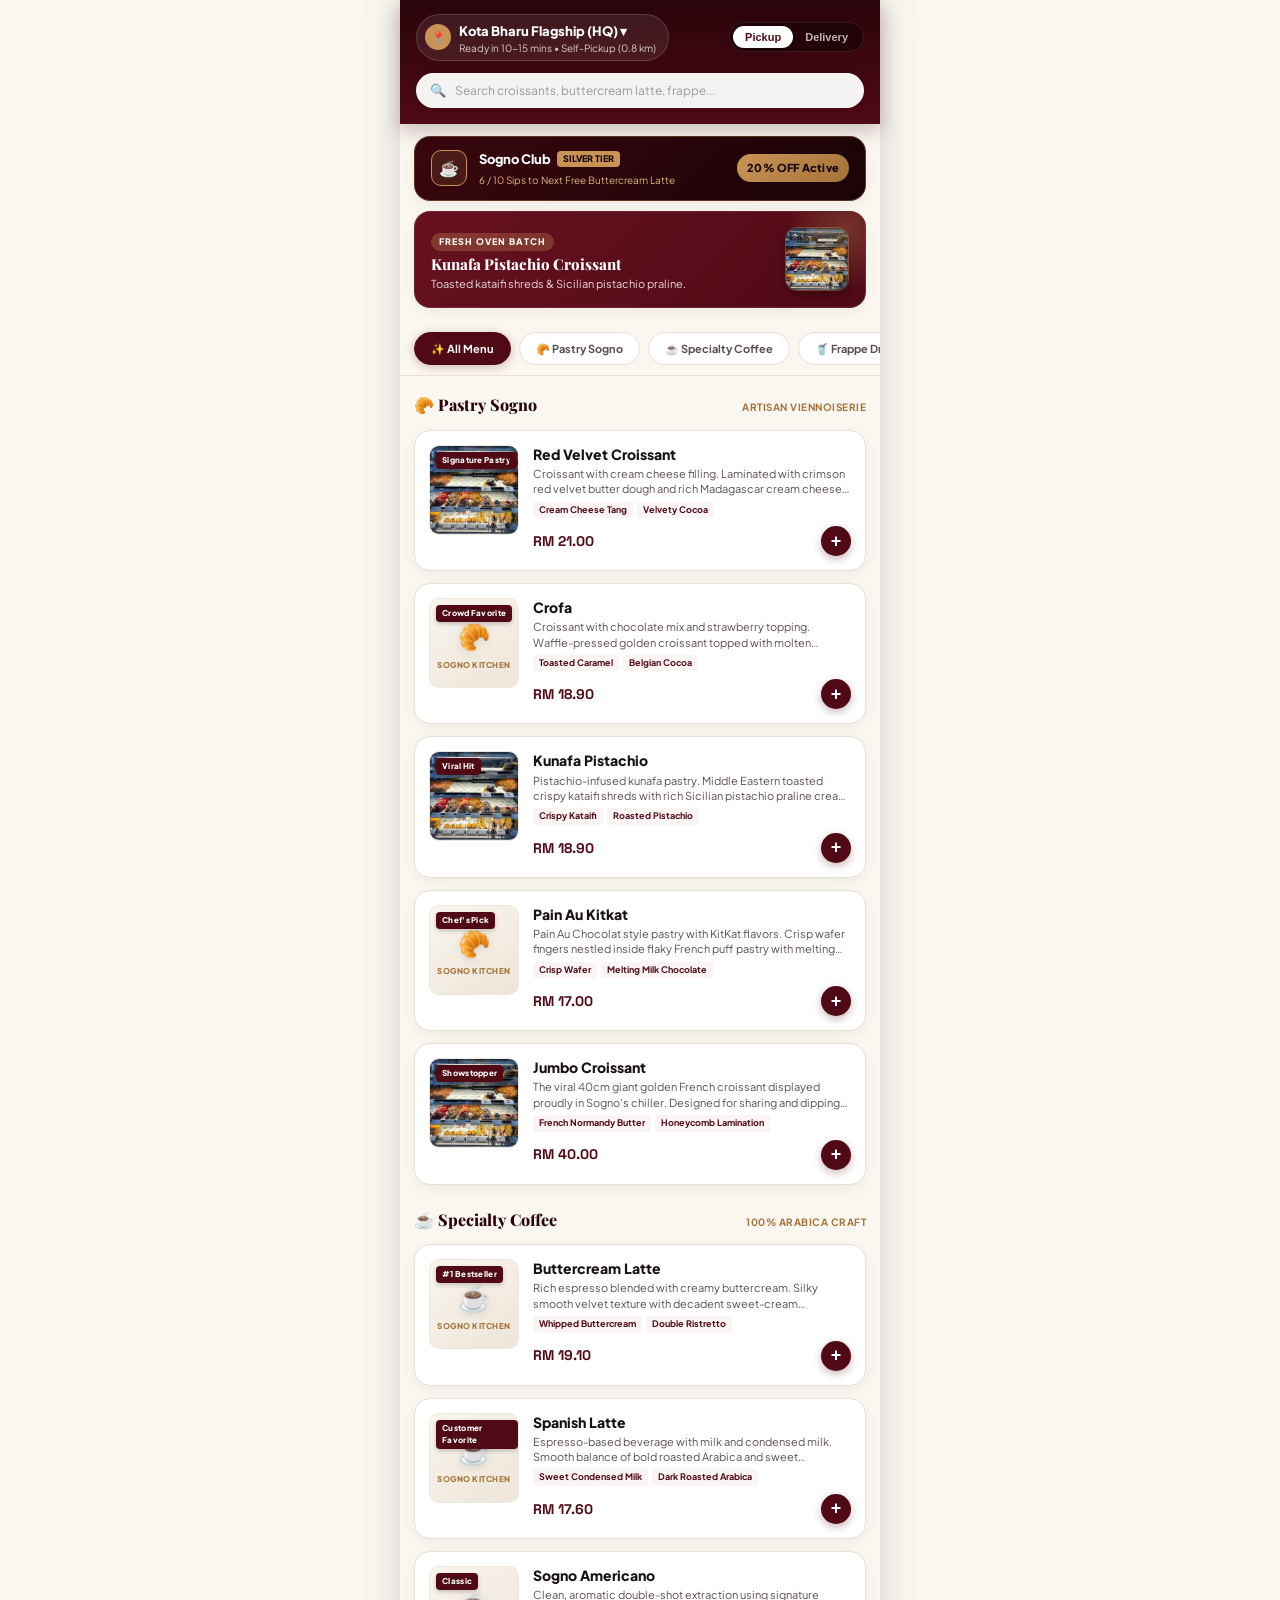
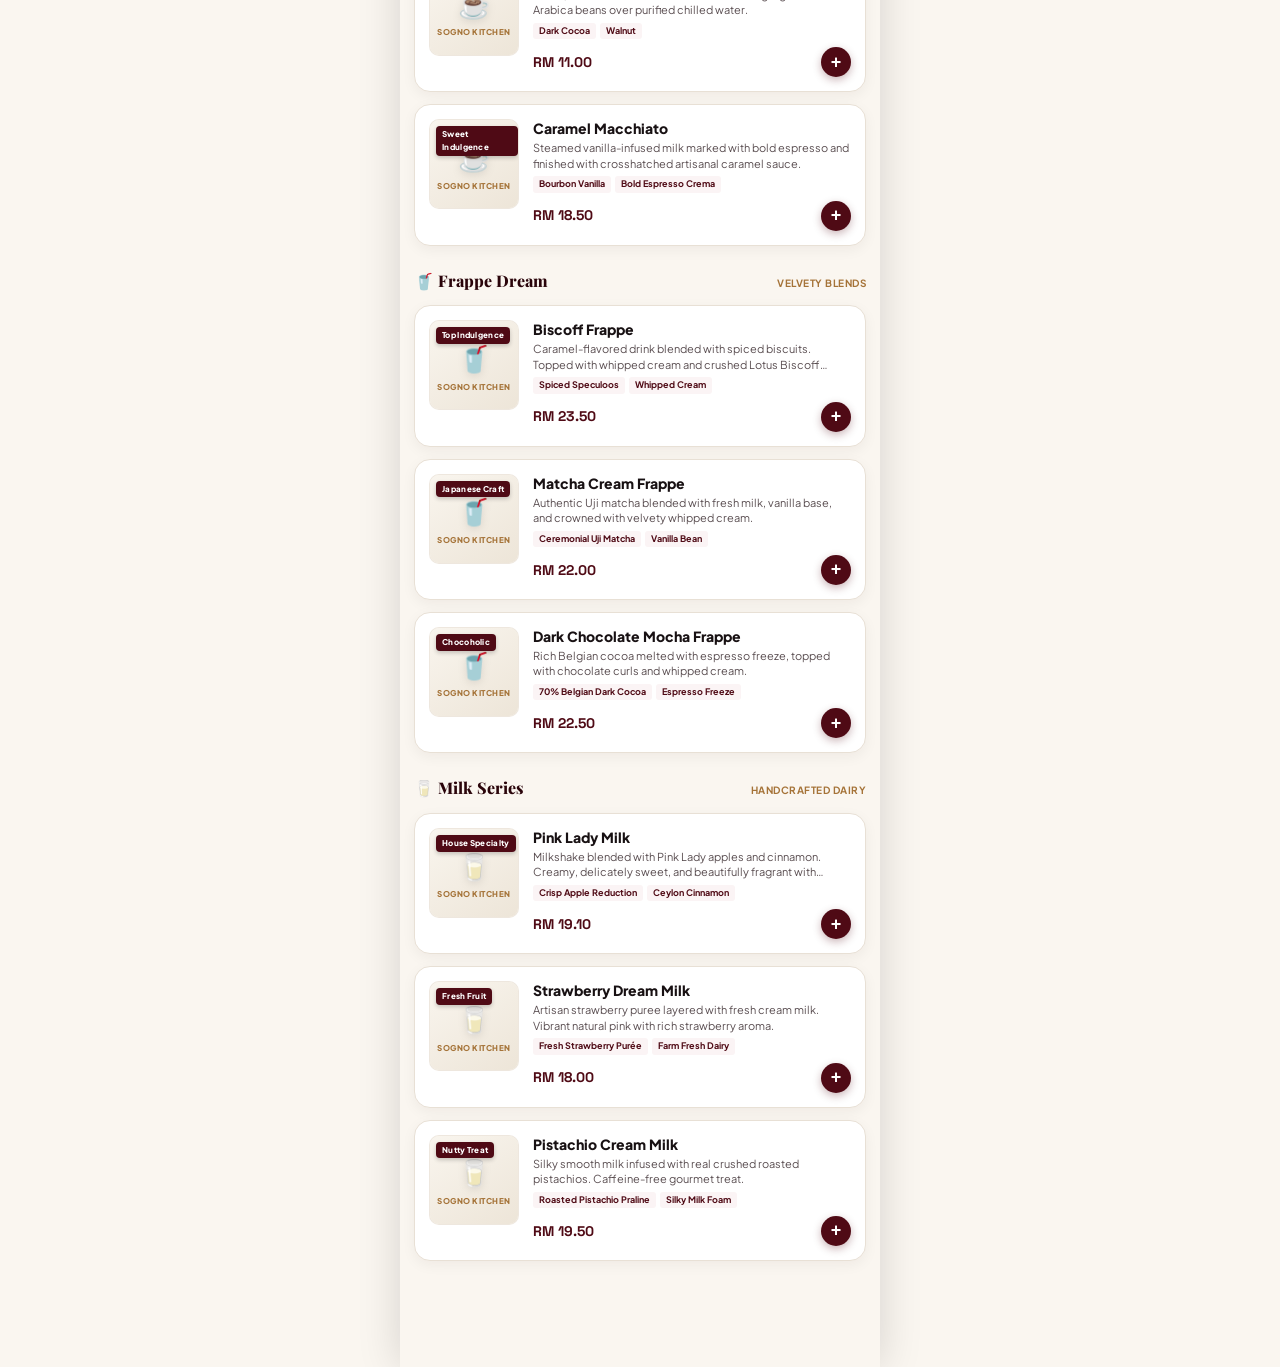
==== app.html @ 5c37e62c "Initial commit: Sogno Coffee brand landing page, ZUS mobile app demo, and Django backend" ====
<!DOCTYPE html>
<html lang="en">
<head>
  <meta charset="UTF-8">
  <meta name="viewport" content="width=device-width, initial-scale=1.0, maximum-scale=1.0, user-scalable=no">
  <title>Sogno Coffee | Mobile Ordering</title>
  <meta name="theme-color" content="#4F0A15">
  <link rel="icon" type="image/png" href="assets/images/logo.png">
  
  <link rel="preconnect" href="https://fonts.googleapis.com">
  <link rel="preconnect" href="https://fonts.gstatic.com" crossorigin>
  <link href="https://fonts.googleapis.com/css2?family=Cinzel:wght@500;700;800&family=Playfair+Display:ital,wght@0,600;0,800;1,600&family=Plus+Jakarta+Sans:wght@400;500;600;700;800&family=Space+Grotesk:wght@500;700&display=swap" rel="stylesheet">
  
  <link rel="stylesheet" href="assets/css/style.css">
  <style>
    body {
      background: var(--sogno-cream);
      overflow-x: hidden;
    }
    .app-native-wrapper {
      max-width: 480px;
      margin: 0 auto;
      min-height: 100vh;
      background: var(--sogno-cream);
      display: flex;
      flex-direction: column;
      position: relative;
      box-shadow: 0 0 40px rgba(0,0,0,0.15);
    }
    .outlet-modal-card {
      display: flex;
      justify-content: space-between;
      align-items: center;
      padding: 14px 16px;
      border: 1px solid var(--surface-border);
      border-radius: var(--radius-md);
      margin-bottom: 10px;
      cursor: pointer;
      transition: all 0.2s;
    }
    .outlet-modal-card:hover, .outlet-modal-card.active {
      border-color: var(--sogno-maroon);
      background: var(--sogno-maroon-light);
    }
  </style>
</head>
<body>

  <div class="app-native-wrapper">
    <!-- ZUS-Style App Header -->
    <header class="app-header-zus">
      <div class="app-store-line">
        <div class="app-store-pill" id="appStoreDropdownTrigger" title="Tap to switch branch">
          <div class="store-pin-circle">📍</div>
          <div class="store-name-col">
            <h2 id="appSelectedStoreName">Kota Bharu Flagship ▾</h2>
            <span id="appStoreTimeSub">Ready in 10-15 mins • Self-Pickup</span>
          </div>
        </div>
        
        <div class="pickup-delivery-toggle">
          <button class="toggle-choice-btn active" id="appTogglePickup">Pickup</button>
          <button class="toggle-choice-btn" id="appToggleDelivery">Delivery</button>
        </div>
      </div>

      <!-- Search Bar -->
      <div class="app-search-wrap">
        <span class="search-glass-icon">🔍</span>
        <input type="text" id="appSearchInput" placeholder="Search croissants, buttercream latte, frappe...">
      </div>
    </header>

    <!-- Scrollable Body -->
    <div class="app-scroll-body">
      <!-- Sogno Club VIP Bar -->
      <div class="sogno-vip-strip">
        <div class="vip-left">
          <div class="vip-icon-emblem">☕</div>
          <div class="vip-text">
            <h4>Sogno Club <span class="vip-tier-badge">Silver Tier</span></h4>
            <p>6 / 10 Sips to Next Free Buttercream Latte</p>
          </div>
        </div>
        <span class="vip-voucher-tag">20% OFF Active</span>
      </div>

      <!-- Promo Banner -->
      <div class="app-promo-card">
        <div class="app-promo-content">
          <span class="app-promo-badge">Fresh Oven Batch</span>
          <h3>Kunafa Pistachio Croissant</h3>
          <p>Toasted kataifi shreds & Sicilian pistachio praline.</p>
        </div>
        <div class="app-promo-thumb">
          <img src="assets/images/pastry_chiller.png" alt="Pastry thumbnail">
        </div>
      </div>

      <!-- Sticky Category Nav Pills -->
      <nav class="app-category-bar" id="appCategoryNavPills"></nav>

      <!-- Products Container -->
      <div id="appProductsContainer"></div>
    </div>

    <!-- Floating Cart Pill -->
    <div class="app-floating-cart-pill" id="appFloatingCart" style="display: none;">
      <div class="cart-left-block">
        <div class="cart-counter-bubble" id="appCartCount">0</div>
        <div class="cart-pricing-col">
          <strong id="appCartTotal">RM 0.00</strong>
          <span id="appCartOrderTypeLabel">Self-Pickup</span>
        </div>
      </div>
      <div class="cart-right-block">
        <span>View Bag</span>
        <span>→</span>
      </div>
    </div>

    <!-- MODAL: Outlet Selector Bottom Sheet -->
    <div class="app-sheet-backdrop" id="appOutletModal">
      <div class="app-sheet-window">
        <div class="sheet-drag-bar"></div>
        <div class="sheet-top-header">
          <div>
            <h3>Select Sogno Outlet</h3>
            <p>Choose the nearest kitchen for live prep</p>
          </div>
          <button class="sheet-close-x close-sheet-btn">✕</button>
        </div>
        <div class="sheet-scroll-body" id="appOutletListOptions"></div>
      </div>
    </div>

    <!-- MODAL: Customization Bottom Sheet -->
    <div class="app-sheet-backdrop" id="appCustomModal">
      <div class="app-sheet-window">
        <div class="sheet-drag-bar"></div>
        <div class="sheet-top-header">
          <div>
            <h3 id="customSheetItemName">Item Name</h3>
            <p id="customSheetItemDesc">Description</p>
            <div class="sheet-unit-price" id="customSheetItemPrice">RM 0.00</div>
          </div>
          <button class="sheet-close-x close-sheet-btn">✕</button>
        </div>
        <div class="sheet-scroll-body" id="customSheetOptionsBody"></div>
        <div class="sheet-action-footer">
          <div class="stepper-bubble">
            <button id="customStepMinus">-</button>
            <span class="stepper-val" id="customStepQty">1</span>
            <button id="customStepPlus">+</button>
          </div>
          <button class="btn-add-bag-confirm" id="btnConfirmAddToBag">
            <span>Add to Bag</span>
            <span id="customFooterPrice">• RM 0.00</span>
          </button>
        </div>
      </div>
    </div>

    <!-- MODAL: Review Bag & Checkout Bottom Sheet -->
    <div class="app-sheet-backdrop" id="appCheckoutModal">
      <div class="app-sheet-window" style="max-height: 94%;">
        <div class="sheet-drag-bar"></div>
        <div class="sheet-top-header">
          <div>
            <h3>My Order Bag</h3>
            <p>Review your artisanal selections</p>
          </div>
          <button class="sheet-close-x close-sheet-btn">✕</button>
        </div>
        <div class="sheet-scroll-body">
          <div id="checkoutItemsContainer"></div>

          <div class="voucher-input-row" style="display:flex;gap:8px;margin:10px 0;">
            <input type="text" id="appVoucherInput" placeholder="Promo code (e.g. SOGNO20)" value="SOGNO20" style="flex:1;padding:10px;border:1px solid #DDD;border-radius:8px;font-size:12px;outline:none;">
            <button id="appApplyVoucherBtn" style="background:var(--sogno-maroon);color:#fff;border:none;padding:0 16px;border-radius:8px;font-weight:700;font-size:12px;cursor:pointer;">Apply</button>
          </div>
          <p id="appVoucherFeedback" style="font-size:11px;font-weight:700;display:none;margin-top:-4px;margin-bottom:12px;"></p>

          <div style="margin:12px 0;">
            <h5 style="font-size:12px;font-weight:800;text-transform:uppercase;margin-bottom:8px;">Payment Method</h5>
            <div class="payment-grid" style="display:grid;grid-template-columns:1fr 1fr;gap:8px;">
              <div class="payment-card active" style="padding:10px;border:1px solid var(--sogno-maroon);background:var(--sogno-maroon-light);border-radius:8px;font-size:11px;font-weight:700;display:flex;align-items:center;gap:6px;cursor:pointer;">
                <span>📱</span>
                <span>DuitNow QR / TNG</span>
              </div>
              <div class="payment-card" style="padding:10px;border:1px solid #DDD;border-radius:8px;font-size:11px;font-weight:700;display:flex;align-items:center;gap:6px;cursor:pointer;">
                <span>💳</span>
                <span>Card / Apple Pay</span>
              </div>
              <div class="payment-card" style="padding:10px;border:1px solid #DDD;border-radius:8px;font-size:11px;font-weight:700;display:flex;align-items:center;gap:6px;cursor:pointer;">
                <span>🏦</span>
                <span>Online FPX</span>
              </div>
              <div class="payment-card" style="padding:10px;border:1px solid #DDD;border-radius:8px;font-size:11px;font-weight:700;display:flex;align-items:center;gap:6px;cursor:pointer;">
                <span>💵</span>
                <span>Pay at Counter</span>
              </div>
            </div>
          </div>

          <div class="price-breakdown" style="background:#F7F4EE;padding:12px;border-radius:12px;margin-bottom:16px;">
            <div style="display:flex;justify-content:space-between;font-size:12px;color:#666;margin-bottom:4px;">
              <span>Subtotal</span>
              <span id="coSubtotalVal">RM 0.00</span>
            </div>
            <div style="display:flex;justify-content:space-between;font-size:12px;color:#666;margin-bottom:4px;">
              <span>SST (6%)</span>
              <span id="coTaxVal">RM 0.00</span>
            </div>
            <div style="display:flex;justify-content:space-between;font-size:12px;color:#666;margin-bottom:4px;">
              <span>Delivery / Handling</span>
              <span id="coDeliveryVal">FREE</span>
            </div>
            <div style="display:flex;justify-content:space-between;font-size:12px;color:#166534;font-weight:700;margin-bottom:4px;">
              <span>Voucher Discount</span>
              <span id="coDiscountVal">- RM 0.00</span>
            </div>
            <div style="display:flex;justify-content:space-between;font-size:16px;font-weight:900;color:var(--sogno-maroon);border-top:1px dashed #DDD;padding-top:8px;margin-top:6px;">
              <span>Total Amount</span>
              <span id="coFinalTotalVal">RM 0.00</span>
            </div>
          </div>

          <button class="btn-add-bag-confirm" id="btnPlaceOrderFinal" style="width:100%;">
            <span>Place Order & Pay</span>
            <span>⚡</span>
          </button>
        </div>
      </div>
    </div>

    <!-- MODAL: Order Tracking & Counter QR -->
    <div class="app-sheet-backdrop" id="appTrackingModal">
      <div class="app-sheet-window">
        <div class="sheet-drag-bar"></div>
        <div class="order-tracking-modal" style="text-align:center;padding:24px 20px 30px;">
          <div class="tracking-success-icon" style="width:60px;height:60px;background:#DCFCE7;color:#16A34A;border-radius:50%;display:flex;align-items:center;justify-content:center;font-size:28px;margin:0 auto 12px;">✓</div>
          <h3 style="font-family:var(--font-editorial);font-size:20px;font-weight:800;color:var(--sogno-maroon-deep);">Order Sent to Kitchen!</h3>
          <div class="order-code" id="appTrackingCode" style="font-size:13px;font-weight:800;color:var(--sogno-gold);background:#140407;display:inline-block;padding:4px 14px;border-radius:var(--radius-full);margin:8px 0 12px;">Order #SG-8821</div>
          <p style="font-size:12px;color:#666;" id="appTrackingOutletLabel">Kota Bharu Flagship (Self-Pickup)</p>

          <div class="status-timeline" style="display:flex;justify-content:space-between;margin:20px 0;">
            <div class="timeline-step active" style="display:flex;flex-direction:column;align-items:center;gap:4px;width:33%;">
              <div class="step-circle active" style="width:28px;height:28px;border-radius:50%;background:var(--sogno-maroon);color:#fff;display:flex;align-items:center;justify-content:center;font-size:11px;font-weight:800;">1</div>
              <span style="font-size:10px;font-weight:700;color:var(--sogno-maroon);">Received</span>
            </div>
            <div class="timeline-step" id="stepBakerActive" style="display:flex;flex-direction:column;align-items:center;gap:4px;width:33%;">
              <div class="step-circle" style="width:28px;height:28px;border-radius:50%;background:#E5E7EB;color:#888;display:flex;align-items:center;justify-content:center;font-size:11px;font-weight:800;">2</div>
              <span style="font-size:10px;font-weight:600;color:#888;">Barista & Baker</span>
            </div>
            <div class="timeline-step" style="display:flex;flex-direction:column;align-items:center;gap:4px;width:33%;">
              <div class="step-circle" style="width:28px;height:28px;border-radius:50%;background:#E5E7EB;color:#888;display:flex;align-items:center;justify-content:center;font-size:11px;font-weight:800;">3</div>
              <span style="font-size:10px;font-weight:600;color:#888;">Ready for Pickup</span>
            </div>
          </div>

          <div class="qr-code-box" style="background:#F9FAFB;border:1px solid #E5E7EB;border-radius:16px;padding:16px;display:inline-block;margin:10px 0;">
            <div class="qr-mock" style="width:130px;height:130px;background:repeating-conic-gradient(#140407 0% 25%, #FFFFFF 0% 50%) 50% / 18px 18px;border-radius:8px;"></div>
            <p style="font-size:11px;color:#666;margin-top:8px;">Scan at the counter for contactless collection</p>
          </div>

          <div style="margin-top:16px;">
            <button class="btn-add-bag-confirm close-sheet-btn" style="width:100%;">
              <span>Done / Back to Menu</span>
            </button>
          </div>
        </div>
      </div>
    </div>

  </div>

  <script src="assets/js/menu-data.js"></script>
  <script src="assets/js/app.js"></script>
</body>
</html>
---- assets/css/style.css ----
/* ==========================================================================
   SOGNO COFFEE - LUXURY EDITORIAL & COMMERCIAL BRAND DESIGN SYSTEM
   Benchmarked against: ZUS Coffee, Kenangan Coffee, Bask Bear, Perk Coffee, CBTL
   ========================================================================== */

@import url('https://fonts.googleapis.com/css2?family=Cinzel:wght@500;700;800;900&family=Playfair+Display:ital,wght@0,500;0,700;0,900;1,400;1,600&family=Plus+Jakarta+Sans:wght@300;400;500;600;700;800&family=Space+Grotesk:wght@500;700&display=swap');

:root {
  /* Brand Palette - Deep Royal Burgundy & Espresso */
  --sogno-maroon: #4F0A15;
  --sogno-maroon-deep: #2A040A;
  --sogno-maroon-rich: #681120;
  --sogno-maroon-bright: #8B1B2F;
  --sogno-maroon-light: #FBF4F5;
  --sogno-maroon-glow: rgba(104, 17, 32, 0.18);

  /* Warm Culinary Tones */
  --sogno-cream: #FAF6F0;
  --sogno-cream-dark: #F2ECE1;
  --sogno-parchment: #F8F4EC;
  --sogno-gold: #C99355;
  --sogno-gold-light: #DFB27D;
  --sogno-gold-dark: #A57338;
  --sogno-gold-glow: rgba(201, 147, 85, 0.22);
  --sogno-caramel: #8C532B;

  /* Neutrals & Surfaces */
  --surface-white: #FFFFFF;
  --surface-dark: #120608;
  --surface-card: #FFFFFF;
  --surface-card-subtle: #FAF7F2;
  --surface-border: #E8E0D5;
  --surface-border-subtle: rgba(232, 224, 213, 0.6);

  /* Typography */
  --font-editorial: 'Playfair Display', Georgia, serif;
  --font-luxury: 'Cinzel', serif;
  --font-sans: 'Plus Jakarta Sans', -apple-system, BlinkMacSystemFont, sans-serif;
  --font-mono: 'Space Grotesk', monospace;

  /* Text Colors */
  --text-primary: #181113;
  --text-secondary: #5A4E51;
  --text-muted: #8A7B7E;
  --text-on-dark: #FFFFFF;
  --text-on-dark-subtle: #D8CCC8;

  /* Shadows & Radius */
  --radius-xs: 6px;
  --radius-sm: 10px;
  --radius-md: 16px;
  --radius-lg: 24px;
  --radius-xl: 32px;
  --radius-full: 9999px;
  --shadow-subtle: 0 4px 14px rgba(42, 4, 10, 0.05);
  --shadow-card: 0 10px 30px rgba(42, 4, 10, 0.08);
  --shadow-hover: 0 18px 45px rgba(42, 4, 10, 0.14);
  --shadow-glow: 0 0 40px rgba(104, 17, 32, 0.25);
}

* {
  box-sizing: border-box;
  margin: 0;
  padding: 0;
  -webkit-tap-highlight-color: transparent;
}

html {
  scroll-behavior: smooth;
}

body {
  font-family: var(--font-sans);
  background-color: var(--surface-dark);
  color: var(--text-primary);
  line-height: 1.6;
  -webkit-font-smoothing: antialiased;
  -moz-osx-font-smoothing: grayscale;
}

/* ==========================================================================
   PERSISTENT TOP DEMO CONTROL BAR (Pitch & Perspective Switcher)
   ========================================================================== */
.sogno-top-demo-bar {
  background: #140407;
  border-bottom: 1px solid rgba(201, 147, 85, 0.25);
  padding: 10px 24px;
  display: flex;
  align-items: center;
  justify-content: space-between;
  position: sticky;
  top: 0;
  z-index: 1000;
  box-shadow: 0 4px 20px rgba(0,0,0,0.5);
  backdrop-filter: blur(12px);
}

.demo-brand-tag {
  display: flex;
  align-items: center;
  gap: 12px;
}

.demo-brand-tag img {
  width: 36px;
  height: 36px;
  border-radius: 50%;
  border: 1.5px solid var(--sogno-gold);
  box-shadow: 0 0 12px var(--sogno-gold-glow);
}

.demo-brand-name h1 {
  font-family: var(--font-luxury);
  font-size: 15px;
  font-weight: 700;
  letter-spacing: 2px;
  color: #FFFFFF;
  margin-bottom: 1px;
}

.demo-brand-name span {
  font-size: 10px;
  font-weight: 600;
  color: var(--sogno-gold);
  letter-spacing: 1px;
  text-transform: uppercase;
}

.demo-view-tabs {
  display: flex;
  background: rgba(255, 255, 255, 0.06);
  padding: 4px;
  border-radius: var(--radius-full);
  border: 1px solid rgba(255, 255, 255, 0.1);
  gap: 4px;
}

.demo-tab-btn {
  background: transparent;
  border: none;
  color: var(--text-on-dark-subtle);
  font-size: 12px;
  font-weight: 700;
  padding: 7px 18px;
  border-radius: var(--radius-full);
  cursor: pointer;
  transition: all 0.25s ease;
  display: flex;
  align-items: center;
  gap: 6px;
  letter-spacing: 0.3px;
}

.demo-tab-btn:hover {
  color: #FFFFFF;
}

.demo-tab-btn.active {
  background: linear-gradient(135deg, var(--sogno-maroon-rich), var(--sogno-maroon));
  color: #FFFFFF;
  box-shadow: 0 2px 10px rgba(79, 10, 21, 0.6);
  border: 1px solid rgba(201, 147, 85, 0.4);
}

.demo-side-cta {
  display: flex;
  align-items: center;
  gap: 12px;
}

.btn-open-app-live {
  background: linear-gradient(135deg, var(--sogno-gold), var(--sogno-gold-dark));
  color: #120406;
  font-size: 12px;
  font-weight: 800;
  padding: 7px 16px;
  border-radius: var(--radius-full);
  text-decoration: none;
  display: flex;
  align-items: center;
  gap: 6px;
  box-shadow: 0 4px 14px var(--sogno-gold-glow);
  transition: transform 0.2s, box-shadow 0.2s;
}

.btn-open-app-live:hover {
  transform: translateY(-1px);
  box-shadow: 0 6px 20px rgba(201, 147, 85, 0.45);
}

/* ==========================================================================
   APP SIMULATOR CONTAINER (ZUS COFFEE BENCHMARK EXPERIENCE)
   ========================================================================== */
.simulator-wrapper {
  background: radial-gradient(circle at top, #2D050B 0%, #120306 60%, #080203 100%);
  padding: 40px 20px 80px;
  min-height: calc(100vh - 65px);
  display: flex;
  flex-direction: column;
  align-items: center;
  justify-content: flex-start;
  position: relative;
}

.simulator-device-bar {
  display: flex;
  align-items: center;
  gap: 10px;
  margin-bottom: 20px;
  background: rgba(255, 255, 255, 0.05);
  border: 1px solid rgba(255, 255, 255, 0.1);
  padding: 4px 12px;
  border-radius: var(--radius-full);
}

.sim-toggle-btn {
  background: transparent;
  border: none;
  color: #AAA;
  font-size: 11px;
  font-weight: 600;
  padding: 5px 12px;
  border-radius: var(--radius-full);
  cursor: pointer;
  transition: all 0.2s;
}

.sim-toggle-btn.active {
  background: var(--sogno-gold);
  color: #120306;
  font-weight: 800;
}

/* Smartphone Mockup Body */
.iphone-frame {
  width: 100%;
  max-width: 416px;
  height: 870px;
  background: #000000;
  border-radius: 52px;
  padding: 12px;
  box-shadow: 0 25px 80px rgba(0, 0, 0, 0.8), 0 0 0 2px rgba(201, 147, 85, 0.3), 0 0 60px rgba(104, 17, 32, 0.4);
  position: relative;
  transition: all 0.35s ease;
}

.iphone-frame.expanded-full {
  max-width: 520px;
  height: 900px;
}

.iphone-screen {
  width: 100%;
  height: 100%;
  background: var(--sogno-cream);
  border-radius: 42px;
  overflow: hidden;
  position: relative;
  display: flex;
  flex-direction: column;
}

/* Smartphone Notch / Island */
.iphone-top-island {
  height: 42px;
  background: var(--sogno-maroon-deep);
  display: flex;
  align-items: center;
  justify-content: space-between;
  padding: 0 24px;
  color: #FFFFFF;
  font-size: 12px;
  font-weight: 600;
  z-index: 100;
  flex-shrink: 0;
}

.notch-pill {
  width: 95px;
  height: 20px;
  background: #000000;
  border-radius: var(--radius-full);
}

/* ==========================================================================
   ZUS COFFEE BENCHMARK - MOBILE APP HEADER & NAVIGATION
   ========================================================================== */
.app-header-zus {
  background: linear-gradient(180deg, var(--sogno-maroon-deep) 0%, var(--sogno-maroon) 100%);
  padding: 14px 16px 16px;
  color: #FFFFFF;
  flex-shrink: 0;
  box-shadow: 0 6px 18px rgba(42, 4, 10, 0.25);
  position: relative;
  z-index: 90;
}

.app-store-line {
  display: flex;
  align-items: center;
  justify-content: space-between;
  margin-bottom: 12px;
}

.app-store-pill {
  display: flex;
  align-items: center;
  gap: 8px;
  cursor: pointer;
  background: rgba(255, 255, 255, 0.08);
  padding: 6px 12px 6px 8px;
  border-radius: var(--radius-full);
  border: 1px solid rgba(255, 255, 255, 0.15);
  transition: background 0.2s;
}

.app-store-pill:hover {
  background: rgba(255, 255, 255, 0.15);
}

.store-pin-circle {
  width: 26px;
  height: 26px;
  border-radius: 50%;
  background: var(--sogno-gold);
  color: #120306;
  display: flex;
  align-items: center;
  justify-content: center;
  font-size: 12px;
}

.store-name-col h2 {
  font-size: 13px;
  font-weight: 800;
  color: #FFFFFF;
  display: flex;
  align-items: center;
  gap: 4px;
}

.store-name-col span {
  font-size: 10px;
  color: var(--text-on-dark-subtle);
  display: block;
  line-height: 1.2;
}

/* Pickup / Delivery Tab Toggle (Exact ZUS Mechanism) */
.pickup-delivery-toggle {
  display: flex;
  background: rgba(0, 0, 0, 0.35);
  border-radius: var(--radius-full);
  padding: 3px;
  border: 1px solid rgba(255, 255, 255, 0.1);
}

.toggle-choice-btn {
  background: transparent;
  border: none;
  color: rgba(255, 255, 255, 0.7);
  font-size: 11px;
  font-weight: 700;
  padding: 5px 12px;
  border-radius: var(--radius-full);
  cursor: pointer;
  transition: all 0.2s;
}

.toggle-choice-btn.active {
  background: #FFFFFF;
  color: var(--sogno-maroon);
  box-shadow: 0 2px 8px rgba(0,0,0,0.25);
  font-weight: 800;
}

/* App Search Bar */
.app-search-wrap {
  position: relative;
}

.app-search-wrap input {
  width: 100%;
  background: rgba(255, 255, 255, 0.95);
  border: 1px solid rgba(255, 255, 255, 0.3);
  border-radius: var(--radius-full);
  padding: 9px 16px 9px 38px;
  font-size: 12px;
  font-family: var(--font-sans);
  color: var(--text-primary);
  outline: none;
  box-shadow: 0 2px 10px rgba(0,0,0,0.1);
}

.app-search-wrap input::placeholder {
  color: #999;
}

.search-glass-icon {
  position: absolute;
  left: 14px;
  top: 50%;
  transform: translateY(-50%);
  font-size: 13px;
  color: #888;
}

/* App Scrollable Content */
.app-scroll-body {
  flex: 1;
  overflow-y: auto;
  overflow-x: hidden;
  padding-bottom: 100px;
  scroll-behavior: smooth;
  background: var(--sogno-cream);
}

/* Loyalty Strip (Sogno Club VIP) */
.sogno-vip-strip {
  background: linear-gradient(135deg, #38070E 0%, #1A0306 100%);
  margin: 12px 14px 6px;
  padding: 12px 16px;
  border-radius: var(--radius-md);
  border: 1px solid rgba(201, 147, 85, 0.35);
  box-shadow: var(--shadow-subtle);
  display: flex;
  align-items: center;
  justify-content: space-between;
  color: #FFFFFF;
}

.vip-left {
  display: flex;
  align-items: center;
  gap: 12px;
}

.vip-icon-emblem {
  width: 36px;
  height: 36px;
  background: rgba(201, 147, 85, 0.15);
  border: 1px solid var(--sogno-gold);
  border-radius: 10px;
  display: flex;
  align-items: center;
  justify-content: center;
  font-size: 16px;
}

.vip-text h4 {
  font-size: 13px;
  font-weight: 800;
  color: #FFFFFF;
  display: flex;
  align-items: center;
  gap: 6px;
}

.vip-tier-badge {
  font-size: 9px;
  background: var(--sogno-gold);
  color: #120306;
  padding: 1px 6px;
  border-radius: 4px;
  font-weight: 800;
  text-transform: uppercase;
}

.vip-text p {
  font-size: 10px;
  color: var(--sogno-gold-light);
  margin-top: 2px;
}

.vip-voucher-tag {
  background: linear-gradient(135deg, var(--sogno-gold), var(--sogno-gold-dark));
  color: #120306;
  font-size: 11px;
  font-weight: 800;
  padding: 5px 10px;
  border-radius: var(--radius-full);
  letter-spacing: 0.2px;
}

/* App Promo Banner Card */
.app-promo-card {
  margin: 10px 14px 14px;
  background: linear-gradient(135deg, var(--sogno-maroon-rich) 0%, var(--sogno-maroon) 100%);
  border-radius: var(--radius-md);
  padding: 14px 16px;
  color: #FFFFFF;
  display: flex;
  align-items: center;
  justify-content: space-between;
  box-shadow: var(--shadow-subtle);
  border: 1px solid rgba(255, 255, 255, 0.1);
  position: relative;
  overflow: hidden;
}

.app-promo-card::after {
  content: '';
  position: absolute;
  top: -40px;
  right: -40px;
  width: 120px;
  height: 120px;
  background: radial-gradient(circle, rgba(201, 147, 85, 0.3) 0%, transparent 70%);
  pointer-events: none;
}

.app-promo-content {
  max-width: 68%;
}

.app-promo-badge {
  font-size: 9px;
  text-transform: uppercase;
  letter-spacing: 1px;
  background: rgba(201, 147, 85, 0.3);
  color: #FDFBF7;
  padding: 2px 8px;
  border-radius: var(--radius-full);
  font-weight: 800;
  display: inline-block;
  margin-bottom: 4px;
}

.app-promo-content h3 {
  font-family: var(--font-editorial);
  font-size: 15px;
  font-weight: 800;
  line-height: 1.2;
}

.app-promo-content p {
  font-size: 11px;
  color: rgba(255, 255, 255, 0.85);
  margin-top: 2px;
}

.app-promo-thumb {
  width: 64px;
  height: 64px;
  border-radius: 12px;
  overflow: hidden;
  border: 1px solid rgba(201, 147, 85, 0.4);
  box-shadow: 0 4px 10px rgba(0,0,0,0.3);
}

.app-promo-thumb img {
  width: 100%;
  height: 100%;
  object-fit: cover;
}

/* Sticky Category Pills Nav (ZUS Benchmark) */
.app-category-bar {
  position: sticky;
  top: 0;
  background: var(--sogno-cream);
  padding: 10px 14px;
  z-index: 50;
  display: flex;
  gap: 8px;
  overflow-x: auto;
  scrollbar-width: none;
  border-bottom: 1px solid var(--surface-border);
}

.app-category-bar::-webkit-scrollbar {
  display: none;
}

.app-cat-pill {
  flex-shrink: 0;
  display: flex;
  align-items: center;
  gap: 6px;
  background: #FFFFFF;
  border: 1px solid var(--surface-border);
  padding: 7px 16px;
  border-radius: var(--radius-full);
  font-size: 11px;
  font-weight: 700;
  color: var(--text-secondary);
  cursor: pointer;
  transition: all 0.2s ease;
}

.app-cat-pill.active {
  background: var(--sogno-maroon);
  color: #FFFFFF;
  border-color: var(--sogno-maroon);
  box-shadow: 0 2px 10px rgba(79, 10, 21, 0.25);
}

/* Product Section & Items */
.app-menu-section {
  padding: 16px 14px 6px;
}

.app-section-title {
  display: flex;
  align-items: baseline;
  justify-content: space-between;
  margin-bottom: 12px;
}

.app-section-title h3 {
  font-family: var(--font-editorial);
  font-size: 16px;
  font-weight: 800;
  color: var(--sogno-maroon-deep);
}

.app-section-title span {
  font-size: 10px;
  font-weight: 700;
  color: var(--sogno-gold-dark);
  text-transform: uppercase;
  letter-spacing: 0.5px;
}

.app-items-col {
  display: flex;
  flex-direction: column;
  gap: 12px;
}

/* ZUS-Style High-Impact Product Card */
.app-product-card {
  background: #FFFFFF;
  border-radius: var(--radius-md);
  padding: 14px;
  display: flex;
  gap: 14px;
  border: 1px solid var(--surface-border);
  box-shadow: var(--shadow-subtle);
  transition: transform 0.15s ease, box-shadow 0.15s ease;
  cursor: pointer;
  position: relative;
}

.app-product-card:active {
  transform: scale(0.985);
}

.app-card-img-wrap {
  width: 90px;
  height: 90px;
  border-radius: var(--radius-sm);
  overflow: hidden;
  background: var(--sogno-parchment);
  flex-shrink: 0;
  position: relative;
  display: flex;
  align-items: center;
  justify-content: center;
  border: 1px solid var(--surface-border-subtle);
}

.app-card-img-wrap img {
  width: 100%;
  height: 100%;
  object-fit: cover;
}

/* Authentic Culinary Placeholder (No AI Slop) */
.culinary-placeholder {
  display: flex;
  flex-direction: column;
  align-items: center;
  justify-content: center;
  width: 100%;
  height: 100%;
  background: linear-gradient(145deg, #F9F5EE, #EDE5D8);
  color: var(--sogno-maroon);
  text-align: center;
  padding: 6px;
}

.culinary-placeholder .icon-sym {
  font-size: 26px;
  filter: drop-shadow(0 2px 4px rgba(0,0,0,0.1));
}

.culinary-placeholder .source-lbl {
  font-size: 8px;
  font-weight: 800;
  color: var(--sogno-gold-dark);
  text-transform: uppercase;
  letter-spacing: 0.5px;
  margin-top: 2px;
}

.app-item-badge {
  position: absolute;
  top: 6px;
  left: 6px;
  background: var(--sogno-maroon);
  color: #FFFFFF;
  font-size: 8px;
  font-weight: 800;
  padding: 2px 6px;
  border-radius: 4px;
  letter-spacing: 0.3px;
  box-shadow: 0 2px 4px rgba(0,0,0,0.2);
}

.app-card-info {
  flex: 1;
  display: flex;
  flex-direction: column;
  justify-content: space-between;
}

.app-card-title-row h4 {
  font-size: 14px;
  font-weight: 800;
  color: var(--text-primary);
  line-height: 1.3;
}

.app-card-desc {
  font-size: 11px;
  color: var(--text-secondary);
  line-height: 1.4;
  margin-top: 3px;
  display: -webkit-box;
  -webkit-line-clamp: 2;
  -webkit-box-orient: vertical;
  overflow: hidden;
}

/* Flavor / Roast Notes Chip (Inspired by Perk Coffee & Kenangan) */
.app-card-tasting-notes {
  display: flex;
  gap: 4px;
  margin-top: 5px;
  flex-wrap: wrap;
}

.tasting-chip {
  font-size: 9px;
  font-weight: 700;
  color: var(--sogno-maroon);
  background: var(--sogno-maroon-light);
  padding: 1px 6px;
  border-radius: 3px;
}

.app-card-bottom {
  display: flex;
  align-items: center;
  justify-content: space-between;
  margin-top: 8px;
}

.app-card-price {
  font-family: var(--font-mono);
  font-size: 14px;
  font-weight: 800;
  color: var(--sogno-maroon);
}

.app-card-add-circle {
  width: 30px;
  height: 30px;
  background: var(--sogno-maroon);
  color: #FFFFFF;
  border-radius: 50%;
  border: none;
  display: flex;
  align-items: center;
  justify-content: center;
  font-size: 18px;
  font-weight: 700;
  cursor: pointer;
  box-shadow: 0 3px 8px rgba(79, 10, 21, 0.3);
  transition: transform 0.15s ease, background 0.15s ease;
}

.app-card-add-circle:active {
  transform: scale(0.9);
}

/* Floating Bag / Cart Pill (ZUS Coffee Style) */
.app-floating-cart-pill {
  position: absolute;
  bottom: 18px;
  left: 14px;
  right: 14px;
  background: linear-gradient(135deg, var(--sogno-maroon) 0%, var(--sogno-maroon-deep) 100%);
  color: #FFFFFF;
  padding: 12px 18px;
  border-radius: var(--radius-full);
  display: flex;
  align-items: center;
  justify-content: space-between;
  box-shadow: 0 10px 30px rgba(42, 4, 10, 0.5);
  border: 1px solid rgba(201, 147, 85, 0.4);
  z-index: 80;
  cursor: pointer;
  animation: slideUpBar 0.3s ease forwards;
}

.cart-left-block {
  display: flex;
  align-items: center;
  gap: 12px;
}

.cart-counter-bubble {
  background: var(--sogno-gold);
  color: #120306;
  font-weight: 900;
  font-size: 12px;
  width: 26px;
  height: 26px;
  border-radius: 50%;
  display: flex;
  align-items: center;
  justify-content: center;
}

.cart-pricing-col {
  display: flex;
  flex-direction: column;
}

.cart-pricing-col strong {
  font-family: var(--font-mono);
  font-size: 15px;
  font-weight: 800;
  line-height: 1.1;
}

.cart-pricing-col span {
  font-size: 10px;
  color: var(--sogno-gold-light);
}

.cart-right-block {
  display: flex;
  align-items: center;
  gap: 6px;
  font-size: 12px;
  font-weight: 800;
  color: var(--sogno-gold);
  letter-spacing: 0.5px;
}

/* Modals & Bottom Sheets */
.app-sheet-backdrop {
  position: absolute;
  inset: 0;
  background: rgba(0, 0, 0, 0.65);
  z-index: 150;
  display: none;
  opacity: 0;
  transition: opacity 0.25s ease;
  backdrop-filter: blur(2px);
}

.app-sheet-backdrop.active {
  display: flex;
  align-items: flex-end;
  opacity: 1;
}

.app-sheet-window {
  width: 100%;
  max-height: 88%;
  background: #FFFFFF;
  border-top-left-radius: 28px;
  border-top-right-radius: 28px;
  overflow-y: auto;
  display: flex;
  flex-direction: column;
  box-shadow: 0 -10px 40px rgba(0,0,0,0.3);
  animation: slideUpSheet 0.25s cubic-bezier(0.16, 1, 0.3, 1) forwards;
}

.sheet-drag-bar {
  width: 42px;
  height: 4px;
  background: #DDD;
  border-radius: var(--radius-full);
  margin: 12px auto 6px;
}

.sheet-top-header {
  padding: 12px 20px;
  display: flex;
  justify-content: space-between;
  align-items: flex-start;
  border-bottom: 1px solid var(--surface-border);
}

.sheet-top-header h3 {
  font-family: var(--font-editorial);
  font-size: 17px;
  font-weight: 800;
  color: var(--sogno-maroon-deep);
}

.sheet-top-header p {
  font-size: 12px;
  color: var(--text-secondary);
  margin-top: 2px;
}

.sheet-unit-price {
  font-family: var(--font-mono);
  font-size: 15px;
  font-weight: 800;
  color: var(--sogno-maroon);
  margin-top: 4px;
}

.sheet-close-x {
  background: #F3ECE7;
  border: none;
  width: 28px;
  height: 28px;
  border-radius: 50%;
  font-size: 13px;
  font-weight: 700;
  cursor: pointer;
  color: var(--text-primary);
}

.sheet-scroll-body {
  padding: 18px 20px 24px;
  display: flex;
  flex-direction: column;
  gap: 20px;
}

.custom-group-block h5 {
  font-size: 12px;
  font-weight: 800;
  text-transform: uppercase;
  letter-spacing: 0.5px;
  color: var(--text-primary);
  margin-bottom: 10px;
}

.custom-pills-row {
  display: flex;
  flex-wrap: wrap;
  gap: 8px;
}

.custom-option-chip {
  padding: 8px 14px;
  border-radius: var(--radius-full);
  font-size: 12px;
  font-weight: 600;
  background: var(--sogno-cream);
  border: 1px solid var(--surface-border);
  color: var(--text-primary);
  cursor: pointer;
  transition: all 0.2s;
}

.custom-option-chip.active {
  background: var(--sogno-maroon-light);
  color: var(--sogno-maroon);
  border-color: var(--sogno-maroon);
  font-weight: 800;
}

.sheet-action-footer {
  padding: 14px 20px 24px;
  background: #FFFFFF;
  border-top: 1px solid var(--surface-border);
  display: flex;
  align-items: center;
  gap: 14px;
}

.stepper-bubble {
  display: flex;
  align-items: center;
  background: var(--sogno-cream);
  border: 1px solid var(--surface-border);
  border-radius: var(--radius-full);
  padding: 3px 8px;
}

.stepper-bubble button {
  width: 28px;
  height: 28px;
  border: none;
  background: transparent;
  font-size: 16px;
  font-weight: 800;
  color: var(--sogno-maroon);
  cursor: pointer;
}

.stepper-val {
  font-family: var(--font-mono);
  font-size: 14px;
  font-weight: 800;
  width: 28px;
  text-align: center;
}

.btn-add-bag-confirm {
  flex: 1;
  background: linear-gradient(135deg, var(--sogno-maroon) 0%, var(--sogno-maroon-deep) 100%);
  color: #FFFFFF;
  border: none;
  padding: 14px;
  border-radius: var(--radius-full);
  font-size: 13px;
  font-weight: 800;
  letter-spacing: 0.3px;
  cursor: pointer;
  box-shadow: 0 4px 14px rgba(79, 10, 21, 0.3);
  display: flex;
  align-items: center;
  justify-content: center;
  gap: 8px;
}

/* Animations */
@keyframes slideUpSheet {
  from { transform: translateY(100%); }
  to { transform: translateY(0); }
}

@keyframes slideUpBar {
  from { transform: translateY(60px); opacity: 0; }
  to { transform: translateY(0); opacity: 1; }
}
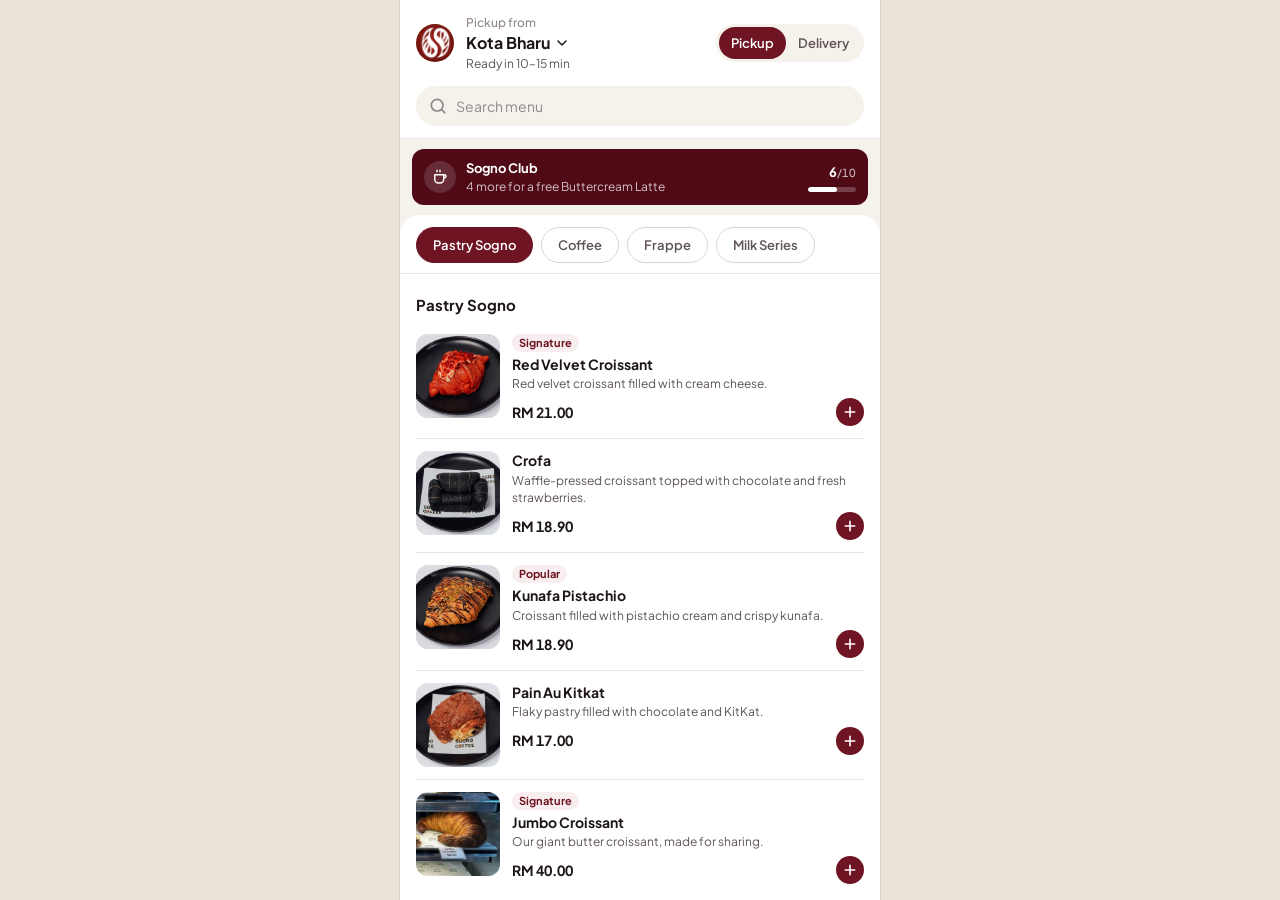
==== commit 3b33a6e1: "Redesign ordering app and website, add menu and outlet photos App (app.html): - Rebuild in a ZUS/Cha" ====
--- a/app.html
+++ b/app.html
@@ -2,277 +2,224 @@
 <html lang="en">
 <head>
   <meta charset="UTF-8">
-  <meta name="viewport" content="width=device-width, initial-scale=1.0, maximum-scale=1.0, user-scalable=no">
-  <title>Sogno Coffee | Mobile Ordering</title>
-  <meta name="theme-color" content="#4F0A15">
+  <meta name="viewport" content="width=device-width, initial-scale=1.0, viewport-fit=cover">
+  <title>Sogno Coffee | Order</title>
+  <meta name="theme-color" content="#FFFFFF">
   <link rel="icon" type="image/png" href="assets/images/logo.png">
-  
   <link rel="preconnect" href="https://fonts.googleapis.com">
   <link rel="preconnect" href="https://fonts.gstatic.com" crossorigin>
-  <link href="https://fonts.googleapis.com/css2?family=Cinzel:wght@500;700;800&family=Playfair+Display:ital,wght@0,600;0,800;1,600&family=Plus+Jakarta+Sans:wght@400;500;600;700;800&family=Space+Grotesk:wght@500;700&display=swap" rel="stylesheet">
-  
-  <link rel="stylesheet" href="assets/css/style.css">
-  <style>
-    body {
-      background: var(--sogno-cream);
-      overflow-x: hidden;
-    }
-    .app-native-wrapper {
-      max-width: 480px;
-      margin: 0 auto;
-      min-height: 100vh;
-      background: var(--sogno-cream);
-      display: flex;
-      flex-direction: column;
-      position: relative;
-      box-shadow: 0 0 40px rgba(0,0,0,0.15);
-    }
-    .outlet-modal-card {
-      display: flex;
-      justify-content: space-between;
-      align-items: center;
-      padding: 14px 16px;
-      border: 1px solid var(--surface-border);
-      border-radius: var(--radius-md);
-      margin-bottom: 10px;
-      cursor: pointer;
-      transition: all 0.2s;
-    }
-    .outlet-modal-card:hover, .outlet-modal-card.active {
-      border-color: var(--sogno-maroon);
-      background: var(--sogno-maroon-light);
-    }
-  </style>
+  <link href="https://fonts.googleapis.com/css2?family=Plus+Jakarta+Sans:wght@400;500;600;700;800&display=swap" rel="stylesheet">
+  <link rel="stylesheet" href="assets/css/app.css">
 </head>
 <body>
-
-  <div class="app-native-wrapper">
-    <!-- ZUS-Style App Header -->
-    <header class="app-header-zus">
-      <div class="app-store-line">
-        <div class="app-store-pill" id="appStoreDropdownTrigger" title="Tap to switch branch">
-          <div class="store-pin-circle">📍</div>
-          <div class="store-name-col">
-            <h2 id="appSelectedStoreName">Kota Bharu Flagship ▾</h2>
-            <span id="appStoreTimeSub">Ready in 10-15 mins • Self-Pickup</span>
-          </div>
-        </div>
-        
-        <div class="pickup-delivery-toggle">
-          <button class="toggle-choice-btn active" id="appTogglePickup">Pickup</button>
-          <button class="toggle-choice-btn" id="appToggleDelivery">Delivery</button>
-        </div>
-      </div>
-
-      <!-- Search Bar -->
-      <div class="app-search-wrap">
-        <span class="search-glass-icon">🔍</span>
-        <input type="text" id="appSearchInput" placeholder="Search croissants, buttercream latte, frappe...">
-      </div>
+  <svg width="0" height="0" style="position:absolute" aria-hidden="true">
+    <symbol id="i-chevron-down" viewBox="0 0 24 24"><path d="M6 9l6 6 6-6" fill="none" stroke="currentColor" stroke-width="2.2" stroke-linecap="round" stroke-linejoin="round"/></symbol>
+    <symbol id="i-chevron-right" viewBox="0 0 24 24"><path d="M9 6l6 6-6 6" fill="none" stroke="currentColor" stroke-width="2.2" stroke-linecap="round" stroke-linejoin="round"/></symbol>
+    <symbol id="i-search" viewBox="0 0 24 24"><circle cx="11" cy="11" r="7" fill="none" stroke="currentColor" stroke-width="2"/><path d="M20 20l-3.5-3.5" fill="none" stroke="currentColor" stroke-width="2" stroke-linecap="round"/></symbol>
+    <symbol id="i-plus" viewBox="0 0 24 24"><path d="M12 5v14M5 12h14" fill="none" stroke="currentColor" stroke-width="2.4" stroke-linecap="round"/></symbol>
+    <symbol id="i-minus" viewBox="0 0 24 24"><path d="M5 12h14" fill="none" stroke="currentColor" stroke-width="2.4" stroke-linecap="round"/></symbol>
+    <symbol id="i-close" viewBox="0 0 24 24"><path d="M6 6l12 12M18 6L6 18" fill="none" stroke="currentColor" stroke-width="2.2" stroke-linecap="round"/></symbol>
+    <symbol id="i-check" viewBox="0 0 24 24"><path d="M5 12.5l4.5 4.5L19 7.5" fill="none" stroke="currentColor" stroke-width="2.6" stroke-linecap="round" stroke-linejoin="round"/></symbol>
+    <symbol id="i-store" viewBox="0 0 24 24"><path d="M4 10v10h16V10M3 10l2-6h14l2 6H3zM9 20v-5h6v5" fill="none" stroke="currentColor" stroke-width="1.9" stroke-linejoin="round"/></symbol>
+    <symbol id="i-bike" viewBox="0 0 24 24"><circle cx="6" cy="17" r="3" fill="none" stroke="currentColor" stroke-width="1.9"/><circle cx="18" cy="17" r="3" fill="none" stroke="currentColor" stroke-width="1.9"/><path d="M6 17l4-8h5l3 8M13 5h3" fill="none" stroke="currentColor" stroke-width="1.9" stroke-linecap="round" stroke-linejoin="round"/></symbol>
+    <symbol id="i-stamp" viewBox="0 0 24 24"><path d="M5 9h13a2 2 0 0 1 0 4h-1M5 9v6a5 5 0 0 0 5 5h2a5 5 0 0 0 5-5V9M8 3v2M12 3v2" fill="none" stroke="currentColor" stroke-width="1.9" stroke-linecap="round" stroke-linejoin="round"/></symbol>
+    <symbol id="i-tag" viewBox="0 0 24 24"><path d="M3 12V4h8l10 10-8 8L3 12z" fill="none" stroke="currentColor" stroke-width="1.9" stroke-linejoin="round"/><circle cx="7.5" cy="8.5" r="1.5" fill="currentColor"/></symbol>
+  </svg>
+
+  <div class="app" id="app">
+    <!-- Header -->
+    <header class="top">
+      <div class="top-row">
+        <a class="home-btn" href="index.html" target="_top" aria-label="Back to Sogno Coffee website">
+          <img src="assets/images/logo.png" alt="">
+        </a>
+        <button class="outlet-btn" id="outletBtn" type="button" aria-haspopup="dialog">
+          <span class="outlet-kicker" id="outletKicker">Pickup from</span>
+          <span class="outlet-name"><span id="outletName">Kota Bharu Flagship</span><svg class="ic ic-sm"><use href="#i-chevron-down"/></svg></span>
+          <span class="outlet-meta" id="outletMeta">Ready in 10–15 min</span>
+        </button>
+        <div class="mode-switch" role="group" aria-label="Order type">
+          <button type="button" class="mode-btn is-active" data-mode="pickup" aria-pressed="true">Pickup</button>
+          <button type="button" class="mode-btn" data-mode="delivery" aria-pressed="false">Delivery</button>
+        </div>
+      </div>
+      <label class="search">
+        <svg class="ic"><use href="#i-search"/></svg>
+        <input type="search" id="searchInput" placeholder="Search menu" autocomplete="off">
+        <button type="button" class="search-clear" id="searchClear" aria-label="Clear search" hidden><svg class="ic ic-sm"><use href="#i-close"/></svg></button>
+      </label>
     </header>
 
-    <!-- Scrollable Body -->
-    <div class="app-scroll-body">
-      <!-- Sogno Club VIP Bar -->
-      <div class="sogno-vip-strip">
-        <div class="vip-left">
-          <div class="vip-icon-emblem">☕</div>
-          <div class="vip-text">
-            <h4>Sogno Club <span class="vip-tier-badge">Silver Tier</span></h4>
-            <p>6 / 10 Sips to Next Free Buttercream Latte</p>
-          </div>
-        </div>
-        <span class="vip-voucher-tag">20% OFF Active</span>
-      </div>
-
-      <!-- Promo Banner -->
-      <div class="app-promo-card">
-        <div class="app-promo-content">
-          <span class="app-promo-badge">Fresh Oven Batch</span>
-          <h3>Kunafa Pistachio Croissant</h3>
-          <p>Toasted kataifi shreds & Sicilian pistachio praline.</p>
-        </div>
-        <div class="app-promo-thumb">
-          <img src="assets/images/pastry_chiller.png" alt="Pastry thumbnail">
-        </div>
-      </div>
-
-      <!-- Sticky Category Nav Pills -->
-      <nav class="app-category-bar" id="appCategoryNavPills"></nav>
-
-      <!-- Products Container -->
-      <div id="appProductsContainer"></div>
-    </div>
-
-    <!-- Floating Cart Pill -->
-    <div class="app-floating-cart-pill" id="appFloatingCart" style="display: none;">
-      <div class="cart-left-block">
-        <div class="cart-counter-bubble" id="appCartCount">0</div>
-        <div class="cart-pricing-col">
-          <strong id="appCartTotal">RM 0.00</strong>
-          <span id="appCartOrderTypeLabel">Self-Pickup</span>
-        </div>
-      </div>
-      <div class="cart-right-block">
-        <span>View Bag</span>
-        <span>→</span>
-      </div>
-    </div>
-
-    <!-- MODAL: Outlet Selector Bottom Sheet -->
-    <div class="app-sheet-backdrop" id="appOutletModal">
-      <div class="app-sheet-window">
-        <div class="sheet-drag-bar"></div>
-        <div class="sheet-top-header">
-          <div>
-            <h3>Select Sogno Outlet</h3>
-            <p>Choose the nearest kitchen for live prep</p>
-          </div>
-          <button class="sheet-close-x close-sheet-btn">✕</button>
-        </div>
-        <div class="sheet-scroll-body" id="appOutletListOptions"></div>
-      </div>
-    </div>
-
-    <!-- MODAL: Customization Bottom Sheet -->
-    <div class="app-sheet-backdrop" id="appCustomModal">
-      <div class="app-sheet-window">
-        <div class="sheet-drag-bar"></div>
-        <div class="sheet-top-header">
-          <div>
-            <h3 id="customSheetItemName">Item Name</h3>
-            <p id="customSheetItemDesc">Description</p>
-            <div class="sheet-unit-price" id="customSheetItemPrice">RM 0.00</div>
-          </div>
-          <button class="sheet-close-x close-sheet-btn">✕</button>
-        </div>
-        <div class="sheet-scroll-body" id="customSheetOptionsBody"></div>
-        <div class="sheet-action-footer">
-          <div class="stepper-bubble">
-            <button id="customStepMinus">-</button>
-            <span class="stepper-val" id="customStepQty">1</span>
-            <button id="customStepPlus">+</button>
-          </div>
-          <button class="btn-add-bag-confirm" id="btnConfirmAddToBag">
-            <span>Add to Bag</span>
-            <span id="customFooterPrice">• RM 0.00</span>
+    <!-- Loyalty -->
+    <section class="club" aria-label="Sogno Club">
+      <span class="club-logo" aria-hidden="true"><svg class="ic"><use href="#i-stamp"/></svg></span>
+      <div class="club-text">
+        <strong>Sogno Club</strong>
+        <span id="clubText">4 more stamps for a free drink</span>
+      </div>
+      <div class="club-progress">
+        <span class="club-count" id="clubCount">6<small>/10</small></span>
+        <span class="club-bar" aria-hidden="true"><i id="clubBar"></i></span>
+      </div>
+    </section>
+
+    <!-- Menu -->
+    <main class="menu">
+      <nav class="rail" id="rail" aria-label="Menu categories"></nav>
+      <div class="list" id="list"></div>
+    </main>
+
+    <!-- Current order bar -->
+    <button type="button" class="order-bar" id="orderBar" hidden>
+      <span class="order-bar-pulse" aria-hidden="true"></span>
+      <span class="order-bar-text">
+        <strong id="orderBarTitle">Preparing your order</strong>
+        <span id="orderBarMeta">Order #SG-0000 · Pickup at Kota Bharu</span>
+      </span>
+      <span class="order-bar-cta">View<svg class="ic ic-sm"><use href="#i-chevron-right"/></svg></span>
+    </button>
+
+    <!-- Cart bar -->
+    <button type="button" class="cart-bar" id="cartBar" hidden>
+      <span class="cart-bar-count" id="cartBarCount">0</span>
+      <span class="cart-bar-total" id="cartBarTotal">RM 0.00</span>
+      <span class="cart-bar-cta">View cart</span>
+    </button>
+
+    <div class="toast" id="toast" role="status" aria-live="polite"></div>
+
+    <!-- Item sheet -->
+    <div class="sheet" id="itemSheet" role="dialog" aria-modal="true" aria-labelledby="itemName" hidden>
+      <div class="sheet-panel sheet-tall">
+        <div class="sheet-scroll">
+          <div class="item-hero">
+            <img id="itemImage" src="" alt="">
+            <button type="button" class="icon-btn icon-btn-float" data-close aria-label="Close"><svg class="ic"><use href="#i-close"/></svg></button>
+          </div>
+          <div class="item-head">
+            <h2 id="itemName">Item</h2>
+            <p class="item-price" id="itemPrice">RM 0.00</p>
+            <p class="item-desc" id="itemDesc"></p>
+          </div>
+          <div id="itemOptions"></div>
+        </div>
+        <div class="sheet-footer">
+          <div class="stepper" role="group" aria-label="Quantity">
+            <button type="button" id="qtyMinus" aria-label="Decrease quantity"><svg class="ic ic-sm"><use href="#i-minus"/></svg></button>
+            <span id="qtyValue">1</span>
+            <button type="button" id="qtyPlus" aria-label="Increase quantity"><svg class="ic ic-sm"><use href="#i-plus"/></svg></button>
+          </div>
+          <button type="button" class="btn btn-primary btn-grow" id="addToCart">Add to cart <span class="btn-sep"></span><span id="addToCartPrice">RM 0.00</span></button>
+        </div>
+      </div>
+    </div>
+
+    <!-- Outlet sheet -->
+    <div class="sheet" id="outletSheet" role="dialog" aria-modal="true" aria-labelledby="outletSheetTitle" hidden>
+      <div class="sheet-panel">
+        <div class="sheet-header">
+          <h2 id="outletSheetTitle">Choose outlet</h2>
+          <button type="button" class="icon-btn" data-close aria-label="Close"><svg class="ic"><use href="#i-close"/></svg></button>
+        </div>
+        <div class="sheet-scroll" id="outletList"></div>
+      </div>
+    </div>
+
+    <!-- Cart sheet -->
+    <div class="sheet" id="cartSheet" role="dialog" aria-modal="true" aria-labelledby="cartSheetTitle" hidden>
+      <div class="sheet-panel sheet-tall">
+        <div class="sheet-header">
+          <h2 id="cartSheetTitle">Your order</h2>
+          <button type="button" class="icon-btn" data-close aria-label="Close"><svg class="ic"><use href="#i-close"/></svg></button>
+        </div>
+        <div class="sheet-scroll">
+          <button type="button" class="fulfil-card" id="fulfilCard">
+            <span class="fulfil-icon"><svg class="ic"><use href="#i-store" id="fulfilIconUse"/></svg></span>
+            <span class="fulfil-text">
+              <strong id="fulfilTitle">Pickup at Kota Bharu Flagship</strong>
+              <span id="fulfilMeta">Ready in 10–15 min</span>
+            </span>
+            <span class="link">Change</span>
           </button>
-        </div>
-      </div>
-    </div>
-
-    <!-- MODAL: Review Bag & Checkout Bottom Sheet -->
-    <div class="app-sheet-backdrop" id="appCheckoutModal">
-      <div class="app-sheet-window" style="max-height: 94%;">
-        <div class="sheet-drag-bar"></div>
-        <div class="sheet-top-header">
-          <div>
-            <h3>My Order Bag</h3>
-            <p>Review your artisanal selections</p>
-          </div>
-          <button class="sheet-close-x close-sheet-btn">✕</button>
-        </div>
-        <div class="sheet-scroll-body">
-          <div id="checkoutItemsContainer"></div>
-
-          <div class="voucher-input-row" style="display:flex;gap:8px;margin:10px 0;">
-            <input type="text" id="appVoucherInput" placeholder="Promo code (e.g. SOGNO20)" value="SOGNO20" style="flex:1;padding:10px;border:1px solid #DDD;border-radius:8px;font-size:12px;outline:none;">
-            <button id="appApplyVoucherBtn" style="background:var(--sogno-maroon);color:#fff;border:none;padding:0 16px;border-radius:8px;font-weight:700;font-size:12px;cursor:pointer;">Apply</button>
-          </div>
-          <p id="appVoucherFeedback" style="font-size:11px;font-weight:700;display:none;margin-top:-4px;margin-bottom:12px;"></p>
-
-          <div style="margin:12px 0;">
-            <h5 style="font-size:12px;font-weight:800;text-transform:uppercase;margin-bottom:8px;">Payment Method</h5>
-            <div class="payment-grid" style="display:grid;grid-template-columns:1fr 1fr;gap:8px;">
-              <div class="payment-card active" style="padding:10px;border:1px solid var(--sogno-maroon);background:var(--sogno-maroon-light);border-radius:8px;font-size:11px;font-weight:700;display:flex;align-items:center;gap:6px;cursor:pointer;">
-                <span>📱</span>
-                <span>DuitNow QR / TNG</span>
-              </div>
-              <div class="payment-card" style="padding:10px;border:1px solid #DDD;border-radius:8px;font-size:11px;font-weight:700;display:flex;align-items:center;gap:6px;cursor:pointer;">
-                <span>💳</span>
-                <span>Card / Apple Pay</span>
-              </div>
-              <div class="payment-card" style="padding:10px;border:1px solid #DDD;border-radius:8px;font-size:11px;font-weight:700;display:flex;align-items:center;gap:6px;cursor:pointer;">
-                <span>🏦</span>
-                <span>Online FPX</span>
-              </div>
-              <div class="payment-card" style="padding:10px;border:1px solid #DDD;border-radius:8px;font-size:11px;font-weight:700;display:flex;align-items:center;gap:6px;cursor:pointer;">
-                <span>💵</span>
-                <span>Pay at Counter</span>
-              </div>
-            </div>
-          </div>
-
-          <div class="price-breakdown" style="background:#F7F4EE;padding:12px;border-radius:12px;margin-bottom:16px;">
-            <div style="display:flex;justify-content:space-between;font-size:12px;color:#666;margin-bottom:4px;">
-              <span>Subtotal</span>
-              <span id="coSubtotalVal">RM 0.00</span>
-            </div>
-            <div style="display:flex;justify-content:space-between;font-size:12px;color:#666;margin-bottom:4px;">
-              <span>SST (6%)</span>
-              <span id="coTaxVal">RM 0.00</span>
-            </div>
-            <div style="display:flex;justify-content:space-between;font-size:12px;color:#666;margin-bottom:4px;">
-              <span>Delivery / Handling</span>
-              <span id="coDeliveryVal">FREE</span>
-            </div>
-            <div style="display:flex;justify-content:space-between;font-size:12px;color:#166534;font-weight:700;margin-bottom:4px;">
-              <span>Voucher Discount</span>
-              <span id="coDiscountVal">- RM 0.00</span>
-            </div>
-            <div style="display:flex;justify-content:space-between;font-size:16px;font-weight:900;color:var(--sogno-maroon);border-top:1px dashed #DDD;padding-top:8px;margin-top:6px;">
-              <span>Total Amount</span>
-              <span id="coFinalTotalVal">RM 0.00</span>
-            </div>
-          </div>
-
-          <button class="btn-add-bag-confirm" id="btnPlaceOrderFinal" style="width:100%;">
-            <span>Place Order & Pay</span>
-            <span>⚡</span>
-          </button>
-        </div>
-      </div>
-    </div>
-
-    <!-- MODAL: Order Tracking & Counter QR -->
-    <div class="app-sheet-backdrop" id="appTrackingModal">
-      <div class="app-sheet-window">
-        <div class="sheet-drag-bar"></div>
-        <div class="order-tracking-modal" style="text-align:center;padding:24px 20px 30px;">
-          <div class="tracking-success-icon" style="width:60px;height:60px;background:#DCFCE7;color:#16A34A;border-radius:50%;display:flex;align-items:center;justify-content:center;font-size:28px;margin:0 auto 12px;">✓</div>
-          <h3 style="font-family:var(--font-editorial);font-size:20px;font-weight:800;color:var(--sogno-maroon-deep);">Order Sent to Kitchen!</h3>
-          <div class="order-code" id="appTrackingCode" style="font-size:13px;font-weight:800;color:var(--sogno-gold);background:#140407;display:inline-block;padding:4px 14px;border-radius:var(--radius-full);margin:8px 0 12px;">Order #SG-8821</div>
-          <p style="font-size:12px;color:#666;" id="appTrackingOutletLabel">Kota Bharu Flagship (Self-Pickup)</p>
-
-          <div class="status-timeline" style="display:flex;justify-content:space-between;margin:20px 0;">
-            <div class="timeline-step active" style="display:flex;flex-direction:column;align-items:center;gap:4px;width:33%;">
-              <div class="step-circle active" style="width:28px;height:28px;border-radius:50%;background:var(--sogno-maroon);color:#fff;display:flex;align-items:center;justify-content:center;font-size:11px;font-weight:800;">1</div>
-              <span style="font-size:10px;font-weight:700;color:var(--sogno-maroon);">Received</span>
-            </div>
-            <div class="timeline-step" id="stepBakerActive" style="display:flex;flex-direction:column;align-items:center;gap:4px;width:33%;">
-              <div class="step-circle" style="width:28px;height:28px;border-radius:50%;background:#E5E7EB;color:#888;display:flex;align-items:center;justify-content:center;font-size:11px;font-weight:800;">2</div>
-              <span style="font-size:10px;font-weight:600;color:#888;">Barista & Baker</span>
-            </div>
-            <div class="timeline-step" style="display:flex;flex-direction:column;align-items:center;gap:4px;width:33%;">
-              <div class="step-circle" style="width:28px;height:28px;border-radius:50%;background:#E5E7EB;color:#888;display:flex;align-items:center;justify-content:center;font-size:11px;font-weight:800;">3</div>
-              <span style="font-size:10px;font-weight:600;color:#888;">Ready for Pickup</span>
-            </div>
-          </div>
-
-          <div class="qr-code-box" style="background:#F9FAFB;border:1px solid #E5E7EB;border-radius:16px;padding:16px;display:inline-block;margin:10px 0;">
-            <div class="qr-mock" style="width:130px;height:130px;background:repeating-conic-gradient(#140407 0% 25%, #FFFFFF 0% 50%) 50% / 18px 18px;border-radius:8px;"></div>
-            <p style="font-size:11px;color:#666;margin-top:8px;">Scan at the counter for contactless collection</p>
-          </div>
-
-          <div style="margin-top:16px;">
-            <button class="btn-add-bag-confirm close-sheet-btn" style="width:100%;">
-              <span>Done / Back to Menu</span>
-            </button>
-          </div>
-        </div>
-      </div>
-    </div>
-
+
+          <div class="block">
+            <div id="cartLines"></div>
+            <button type="button" class="link link-block" data-close>Add more items</button>
+          </div>
+
+          <div class="block">
+            <h3 class="block-title">Voucher</h3>
+            <form class="voucher-form" id="voucherForm">
+              <input type="text" id="voucherInput" placeholder="Enter code" autocomplete="off" autocapitalize="characters" aria-label="Voucher code">
+              <button type="submit" class="btn btn-outline btn-sm">Apply</button>
+            </form>
+            <p class="voucher-msg" id="voucherMsg" hidden></p>
+            <div class="voucher-list" id="voucherList"></div>
+          </div>
+
+          <div class="block">
+            <h3 class="block-title">Payment method</h3>
+            <div class="radio-list" id="paymentList"></div>
+          </div>
+
+          <div class="block summary">
+            <div class="summary-row"><span>Subtotal</span><span id="sumSubtotal">RM 0.00</span></div>
+            <div class="summary-row summary-discount" id="sumDiscountRow" hidden><span id="sumDiscountLabel">Voucher</span><span id="sumDiscount">- RM 0.00</span></div>
+            <div class="summary-row" id="sumDeliveryRow" hidden><span>Delivery fee</span><span id="sumDelivery">RM 0.00</span></div>
+            <div class="summary-row"><span>SST (6%)</span><span id="sumTax">RM 0.00</span></div>
+          </div>
+        </div>
+        <div class="sheet-footer sheet-footer-split">
+          <div class="footer-total">
+            <span>Total</span>
+            <strong id="sumTotal">RM 0.00</strong>
+          </div>
+          <button type="button" class="btn btn-primary btn-grow" id="placeOrder">Place order</button>
+        </div>
+      </div>
+    </div>
+
+    <!-- Order status (full screen) -->
+    <div class="sheet sheet-full" id="orderSheet" role="dialog" aria-modal="true" aria-labelledby="orderTitle" hidden>
+      <div class="sheet-panel">
+        <div class="sheet-scroll order">
+          <div class="order-head">
+            <span class="order-check"><svg class="ic"><use href="#i-check"/></svg></span>
+            <h2 id="orderTitle">Order placed</h2>
+            <p class="order-no" id="orderNo">Order #SG-0000</p>
+            <p class="order-where" id="orderWhere">Pickup at Kota Bharu Flagship</p>
+          </div>
+
+          <ol class="progress" id="orderProgress"></ol>
+
+          <div class="qr-card" id="qrCard">
+            <div class="qr" id="qrBox"></div>
+            <p>Show this at the counter to collect your order</p>
+          </div>
+
+          <div class="block">
+            <h3 class="block-title">Order summary</h3>
+            <div id="orderLines"></div>
+            <div class="summary-row summary-total"><span id="orderPaidLabel">Paid</span><strong id="orderPaid">RM 0.00</strong></div>
+          </div>
+        </div>
+        <div class="sheet-footer">
+          <button type="button" class="btn btn-outline btn-grow" id="orderDone">Back to menu</button>
+          <button type="button" class="btn btn-primary btn-grow" id="orderCollected" hidden>Collected</button>
+        </div>
+      </div>
+    </div>
+
+    <!-- Active orders list (when more than one) -->
+    <div class="sheet" id="ordersSheet" role="dialog" aria-modal="true" aria-labelledby="ordersSheetTitle" hidden>
+      <div class="sheet-panel">
+        <div class="sheet-header">
+          <h2 id="ordersSheetTitle">Current orders</h2>
+          <button type="button" class="icon-btn" data-close aria-label="Close"><svg class="ic"><use href="#i-close"/></svg></button>
+        </div>
+        <div class="sheet-scroll" id="ordersList"></div>
+      </div>
+    </div>
   </div>
 
   <script src="assets/js/menu-data.js"></script>
--- a/assets/css/app.css
+++ b/assets/css/app.css
@@ -0,0 +1,899 @@
+/* Sogno Coffee ordering app */
+
+:root {
+  --bg: #F5F1EB;
+  --surface: #FFFFFF;
+  --ink: #1D1517;
+  --ink-2: #5E5356;
+  --ink-3: #928789;
+  --line: #ECE6DE;
+  --line-strong: #DDD4C9;
+  --brand: #6E1423;
+  --brand-dark: #4F0A15;
+  --brand-tint: #F8EEEF;
+  --success: #1E7A4C;
+  --success-tint: #E7F4EC;
+  --danger: #B42318;
+
+  --radius-sm: 8px;
+  --radius: 12px;
+  --radius-lg: 20px;
+  --font: 'Plus Jakarta Sans', -apple-system, BlinkMacSystemFont, 'Segoe UI', Roboto, sans-serif;
+}
+
+* { box-sizing: border-box; margin: 0; padding: 0; }
+[hidden] { display: none !important; }
+
+html, body { height: 100%; }
+
+body {
+  font-family: var(--font);
+  font-size: 14px;
+  line-height: 1.45;
+  color: var(--ink);
+  background: #E9E3DA;
+  -webkit-font-smoothing: antialiased;
+  -webkit-tap-highlight-color: transparent;
+}
+
+button, input { font: inherit; color: inherit; }
+button { background: none; border: 0; cursor: pointer; }
+img { display: block; max-width: 100%; }
+:focus-visible { outline: 2px solid var(--brand); outline-offset: 2px; }
+
+.ic { width: 20px; height: 20px; flex-shrink: 0; }
+.ic-sm { width: 16px; height: 16px; }
+
+.num { font-variant-numeric: tabular-nums; }
+
+/* ---------- App shell ---------- */
+.app {
+  position: relative;
+  max-width: 480px;
+  height: 100vh;
+  height: 100dvh;
+  margin: 0 auto;
+  display: flex;
+  flex-direction: column;
+  background: var(--bg);
+  overflow: hidden;
+}
+
+@media (min-width: 481px) {
+  .app { box-shadow: 0 0 0 1px var(--line-strong); }
+}
+
+/* ---------- Header ---------- */
+.top {
+  background: var(--surface);
+  padding: 12px 16px 12px;
+  padding-top: max(12px, env(safe-area-inset-top));
+  border-bottom: 1px solid var(--line);
+  flex-shrink: 0;
+}
+
+.top-row {
+  display: flex;
+  align-items: center;
+  justify-content: space-between;
+  gap: 12px;
+  margin-bottom: 12px;
+}
+
+.home-btn {
+  width: 38px;
+  height: 38px;
+  border-radius: 50%;
+  overflow: hidden;
+  flex-shrink: 0;
+}
+.home-btn img { width: 100%; height: 100%; }
+
+.outlet-btn {
+  display: flex;
+  flex-direction: column;
+  align-items: flex-start;
+  flex: 1;
+  min-width: 0;
+  text-align: left;
+  padding: 2px 0;
+}
+
+.outlet-kicker {
+  font-size: 12px;
+  color: var(--ink-3);
+  font-weight: 500;
+}
+
+.outlet-name {
+  display: flex;
+  align-items: center;
+  gap: 4px;
+  font-size: 16px;
+  font-weight: 700;
+  color: var(--ink);
+  max-width: 100%;
+}
+
+.outlet-name > span {
+  white-space: nowrap;
+  overflow: hidden;
+  text-overflow: ellipsis;
+}
+
+.outlet-meta {
+  font-size: 12px;
+  color: var(--ink-2);
+}
+
+.mode-switch {
+  display: flex;
+  background: var(--bg);
+  border-radius: 999px;
+  padding: 3px;
+  flex-shrink: 0;
+}
+
+.mode-btn {
+  padding: 7px 12px;
+  border-radius: 999px;
+  font-size: 13px;
+  font-weight: 600;
+  color: var(--ink-2);
+  transition: background .15s, color .15s;
+}
+
+.mode-btn.is-active {
+  background: var(--brand);
+  color: #fff;
+}
+
+.search {
+  display: flex;
+  align-items: center;
+  gap: 8px;
+  height: 40px;
+  padding: 0 12px;
+  background: var(--bg);
+  border-radius: 999px;
+  color: var(--ink-3);
+}
+
+.search input {
+  flex: 1;
+  min-width: 0;
+  border: 0;
+  background: transparent;
+  outline: none;
+  font-size: 14px;
+  color: var(--ink);
+}
+
+.search input::placeholder { color: var(--ink-3); }
+.search input::-webkit-search-cancel-button { display: none; }
+.search-clear { color: var(--ink-3); display: flex; padding: 4px; }
+
+/* ---------- Loyalty ---------- */
+.club {
+  display: flex;
+  align-items: center;
+  gap: 10px;
+  margin: 10px 12px 0;
+  padding: 10px 12px;
+  background: var(--brand-dark);
+  color: #fff;
+  border-radius: var(--radius);
+  flex-shrink: 0;
+}
+
+.club-logo {
+  width: 32px; height: 32px;
+  border-radius: 50%;
+  background: rgba(255,255,255,.14);
+  display: grid;
+  place-items: center;
+  flex-shrink: 0;
+}
+.club-logo .ic { width: 18px; height: 18px; }
+
+.club-text { display: flex; flex-direction: column; min-width: 0; flex: 1; }
+.club-text strong { font-size: 13px; font-weight: 700; }
+.club-text span { font-size: 12px; color: rgba(255,255,255,.75); white-space: nowrap; overflow: hidden; text-overflow: ellipsis; }
+
+.club-progress {
+  display: flex;
+  flex-direction: column;
+  align-items: flex-end;
+  gap: 5px;
+  flex-shrink: 0;
+}
+.club-count { font-size: 13px; font-weight: 700; font-variant-numeric: tabular-nums; }
+.club-count small { font-size: 11px; font-weight: 500; color: rgba(255,255,255,.7); }
+.club-bar { width: 48px; height: 5px; border-radius: 999px; background: rgba(255,255,255,.22); overflow: hidden; }
+.club-bar i { display: block; height: 100%; background: #fff; border-radius: inherit; }
+
+/* ---------- Menu: rail + list ---------- */
+.menu {
+  flex: 1;
+  min-height: 0;
+  display: flex;
+  flex-direction: column;
+  margin-top: 10px;
+  background: var(--surface);
+  border-radius: var(--radius-lg) var(--radius-lg) 0 0;
+  overflow: hidden;
+}
+
+.rail {
+  position: relative;
+  display: flex;
+  gap: 8px;
+  flex-shrink: 0;
+  overflow-x: auto;
+  padding: 12px 16px 10px;
+  border-bottom: 1px solid var(--line);
+  scrollbar-width: none;
+}
+.rail::-webkit-scrollbar { display: none; }
+
+.rail-btn {
+  flex-shrink: 0;
+  height: 36px;
+  padding: 0 16px;
+  border-radius: 999px;
+  border: 1.5px solid var(--line-strong);
+  font-size: 13px;
+  font-weight: 600;
+  color: var(--ink-2);
+  white-space: nowrap;
+  transition: background .15s, color .15s, border-color .15s;
+}
+
+.rail-btn.is-active {
+  background: var(--brand);
+  border-color: var(--brand);
+  color: #fff;
+}
+
+.rail-btn.is-empty { opacity: .4; cursor: default; }
+
+.list {
+  position: relative;
+  flex: 1;
+  min-height: 0;
+  overflow-y: auto;
+  padding: 0 16px 120px;
+  scroll-behavior: smooth;
+}
+
+.list-section { padding-top: 14px; }
+
+.list-section h2 {
+  font-size: 15px;
+  font-weight: 700;
+  padding: 6px 0;
+  position: sticky;
+  top: 0;
+  background: var(--surface);
+  z-index: 1;
+}
+
+.product {
+  display: flex;
+  gap: 12px;
+  width: 100%;
+  padding: 12px 0;
+  border-bottom: 1px solid var(--line);
+  text-align: left;
+}
+
+.list-section .product:last-child { border-bottom: 0; }
+
+.product-img {
+  width: 84px;
+  height: 84px;
+  border-radius: var(--radius);
+  object-fit: cover;
+  background: var(--bg);
+  flex-shrink: 0;
+}
+
+.product-body {
+  flex: 1;
+  min-width: 0;
+  display: flex;
+  flex-direction: column;
+}
+
+.product-badge {
+  align-self: flex-start;
+  font-size: 11px;
+  font-weight: 700;
+  color: var(--brand);
+  background: var(--brand-tint);
+  padding: 1px 7px;
+  border-radius: 999px;
+  margin-bottom: 3px;
+}
+
+.product-name {
+  font-size: 14px;
+  font-weight: 700;
+  line-height: 1.3;
+}
+
+.product-desc {
+  font-size: 12px;
+  color: var(--ink-2);
+  margin-top: 2px;
+  display: -webkit-box;
+  -webkit-line-clamp: 2;
+  -webkit-box-orient: vertical;
+  overflow: hidden;
+}
+
+.product-foot {
+  margin-top: auto;
+  padding-top: 6px;
+  display: flex;
+  align-items: center;
+  justify-content: space-between;
+}
+
+.product-price {
+  font-size: 14px;
+  font-weight: 700;
+  font-variant-numeric: tabular-nums;
+}
+
+.add-btn {
+  width: 28px;
+  height: 28px;
+  border-radius: 50%;
+  background: var(--brand);
+  color: #fff;
+  display: grid;
+  place-items: center;
+  position: relative;
+}
+
+.add-btn .qty-dot {
+  position: absolute;
+  top: -6px; right: -6px;
+  min-width: 17px; height: 17px;
+  padding: 0 4px;
+  border-radius: 999px;
+  background: var(--ink);
+  color: #fff;
+  font-size: 10px;
+  font-weight: 700;
+  line-height: 17px;
+  text-align: center;
+  border: 2px solid var(--surface);
+  box-sizing: content-box;
+}
+
+.empty {
+  padding: 48px 12px;
+  text-align: center;
+  color: var(--ink-2);
+}
+.empty strong { display: block; color: var(--ink); font-size: 15px; margin-bottom: 4px; }
+
+/* ---------- Cart bar ---------- */
+.cart-bar {
+  position: absolute;
+  left: 12px; right: 12px;
+  bottom: max(12px, env(safe-area-inset-bottom));
+  z-index: 20;
+  display: flex;
+  align-items: center;
+  gap: 12px;
+  height: 56px;
+  padding: 0 8px 0 10px;
+  border-radius: 999px;
+  background: var(--brand-dark);
+  color: #fff;
+  box-shadow: 0 8px 24px rgba(40, 8, 14, .28);
+  animation: rise .25s ease;
+}
+
+.cart-bar-count {
+  min-width: 34px; height: 34px;
+  padding: 0 8px;
+  border-radius: 999px;
+  background: rgba(255,255,255,.16);
+  display: grid;
+  place-items: center;
+  font-weight: 700;
+  font-variant-numeric: tabular-nums;
+}
+
+.cart-bar-total { flex: 1; text-align: left; font-weight: 700; font-size: 15px; font-variant-numeric: tabular-nums; }
+
+.cart-bar-cta {
+  background: #fff;
+  color: var(--brand-dark);
+  font-weight: 700;
+  padding: 10px 18px;
+  border-radius: 999px;
+}
+
+.cart-bar.bump { animation: bump .3s ease; }
+
+/* ---------- Current order bar ---------- */
+.order-bar {
+  position: absolute;
+  left: 12px; right: 12px;
+  bottom: max(12px, env(safe-area-inset-bottom));
+  z-index: 19;
+  display: flex;
+  align-items: center;
+  gap: 12px;
+  min-height: 56px;
+  padding: 8px 14px;
+  border-radius: 16px;
+  background: var(--surface);
+  border: 1px solid var(--line-strong);
+  box-shadow: 0 8px 24px rgba(40, 8, 14, .14);
+  text-align: left;
+  animation: rise .25s ease;
+}
+
+.app.has-cart .order-bar { bottom: calc(max(12px, env(safe-area-inset-bottom)) + 64px); }
+.app.has-cart.has-order .list { padding-bottom: 190px; }
+
+.order-bar-pulse {
+  position: relative;
+  width: 10px; height: 10px;
+  border-radius: 50%;
+  background: #D98B1F;
+  flex-shrink: 0;
+}
+.order-bar-pulse::after {
+  content: '';
+  position: absolute;
+  inset: -5px;
+  border-radius: 50%;
+  background: currentColor;
+  color: #D98B1F;
+  opacity: .25;
+  animation: pulse 1.6s ease-out infinite;
+}
+.order-bar.is-ready .order-bar-pulse,
+.order-bar.is-ready .order-bar-pulse::after { background: var(--success); color: var(--success); }
+
+.order-bar-text { flex: 1; min-width: 0; display: flex; flex-direction: column; line-height: 1.3; }
+.order-bar-text strong { font-size: 14px; }
+.order-bar-text span { font-size: 12px; color: var(--ink-2); white-space: nowrap; overflow: hidden; text-overflow: ellipsis; }
+
+.order-bar-cta {
+  display: flex;
+  align-items: center;
+  gap: 2px;
+  font-size: 13px;
+  font-weight: 700;
+  color: var(--brand);
+}
+
+.orders-row {
+  display: flex;
+  align-items: center;
+  gap: 12px;
+  width: 100%;
+  padding: 14px 16px;
+  border-bottom: 1px solid var(--line);
+  text-align: left;
+}
+.orders-row-body { flex: 1; min-width: 0; }
+.orders-row-body strong { display: block; font-size: 15px; }
+.orders-row-body span { display: block; font-size: 13px; color: var(--ink-2); }
+.orders-row .ic { color: var(--ink-3); }
+
+/* ---------- Toast ---------- */
+.toast {
+  position: absolute;
+  left: 50%;
+  top: max(16px, env(safe-area-inset-top));
+  transform: translate(-50%, -12px);
+  z-index: 60;
+  background: var(--ink);
+  color: #fff;
+  font-size: 13px;
+  font-weight: 600;
+  padding: 9px 16px;
+  border-radius: 999px;
+  white-space: nowrap;
+  opacity: 0;
+  pointer-events: none;
+  transition: opacity .2s, transform .2s;
+}
+.toast.show { opacity: 1; transform: translate(-50%, 0); }
+
+/* ---------- Sheets ---------- */
+.sheet {
+  position: absolute;
+  inset: 0;
+  z-index: 40;
+  display: flex;
+  align-items: flex-end;
+  background: rgba(20, 10, 12, .45);
+  animation: fade .2s ease;
+}
+
+.sheet-panel {
+  width: 100%;
+  max-height: 88%;
+  display: flex;
+  flex-direction: column;
+  background: var(--surface);
+  border-radius: var(--radius-lg) var(--radius-lg) 0 0;
+  overflow: hidden;
+  animation: sheet-up .28s cubic-bezier(.2, .9, .3, 1);
+}
+
+.sheet-tall .sheet-panel, .sheet-panel.sheet-tall { max-height: 94%; }
+
+.sheet-full { background: var(--surface); }
+.sheet-full .sheet-panel { max-height: 100%; height: 100%; border-radius: 0; }
+
+.sheet-header {
+  display: flex;
+  align-items: center;
+  justify-content: space-between;
+  padding: 16px 16px 12px;
+  border-bottom: 1px solid var(--line);
+}
+.sheet-header h2 { font-size: 17px; font-weight: 700; }
+
+.sheet-scroll {
+  flex: 1;
+  min-height: 0;
+  overflow-y: auto;
+  overscroll-behavior: contain;
+}
+
+.sheet-footer {
+  display: flex;
+  align-items: center;
+  gap: 12px;
+  padding: 12px 16px;
+  padding-bottom: max(12px, env(safe-area-inset-bottom));
+  border-top: 1px solid var(--line);
+  background: var(--surface);
+}
+
+.icon-btn {
+  width: 36px; height: 36px;
+  border-radius: 50%;
+  display: grid;
+  place-items: center;
+  background: var(--bg);
+  color: var(--ink);
+}
+
+.icon-btn-float {
+  position: absolute;
+  top: 12px; right: 12px;
+  background: rgba(255,255,255,.92);
+  box-shadow: 0 2px 8px rgba(0,0,0,.12);
+}
+
+/* Buttons */
+.btn {
+  display: inline-flex;
+  align-items: center;
+  justify-content: center;
+  gap: 8px;
+  height: 48px;
+  padding: 0 20px;
+  border-radius: 999px;
+  font-weight: 700;
+  font-size: 15px;
+  transition: opacity .15s, transform .1s;
+}
+.btn:active { transform: scale(.98); }
+.btn:disabled { opacity: .45; cursor: not-allowed; }
+.btn-grow { flex: 1; }
+.btn-primary { background: var(--brand); color: #fff; }
+.btn-outline { border: 1.5px solid var(--line-strong); color: var(--ink); background: var(--surface); }
+.btn-sm { height: 40px; padding: 0 16px; font-size: 14px; }
+.btn-sep { width: 1px; height: 16px; background: rgba(255,255,255,.35); }
+
+.link { color: var(--brand); font-weight: 700; font-size: 13px; }
+.link-block { display: block; padding: 12px 0 0; }
+
+/* Item sheet */
+.item-hero {
+  position: relative;
+  aspect-ratio: 4 / 3;
+  max-height: 300px;
+  width: 100%;
+  background: var(--bg);
+}
+.item-hero img { width: 100%; height: 100%; object-fit: cover; }
+
+.item-head { padding: 16px 16px 4px; }
+.item-head h2 { font-size: 20px; font-weight: 800; line-height: 1.25; }
+.item-price { font-size: 16px; font-weight: 700; margin-top: 2px; font-variant-numeric: tabular-nums; }
+.item-desc { color: var(--ink-2); margin-top: 8px; }
+
+.opt-group {
+  margin-top: 12px;
+  border-top: 8px solid var(--bg);
+  padding: 14px 16px 4px;
+}
+
+.opt-title {
+  display: flex;
+  align-items: center;
+  justify-content: space-between;
+  margin-bottom: 4px;
+}
+.opt-title h3 { font-size: 15px; font-weight: 700; }
+.opt-req { font-size: 11px; font-weight: 700; color: var(--ink-2); background: var(--bg); padding: 2px 8px; border-radius: 999px; }
+
+.radio-row {
+  display: flex;
+  align-items: center;
+  gap: 12px;
+  width: 100%;
+  min-height: 48px;
+  padding: 8px 0;
+  border-bottom: 1px solid var(--line);
+  text-align: left;
+  font-size: 14px;
+}
+.radio-row:last-child { border-bottom: 0; }
+
+.radio-row .radio {
+  width: 20px; height: 20px;
+  border-radius: 50%;
+  border: 2px solid var(--line-strong);
+  flex-shrink: 0;
+  display: grid;
+  place-items: center;
+  transition: border-color .15s;
+}
+.radio-row .radio::after {
+  content: '';
+  width: 10px; height: 10px;
+  border-radius: 50%;
+  background: var(--brand);
+  transform: scale(0);
+  transition: transform .15s;
+}
+.radio-row[aria-checked="true"] .radio { border-color: var(--brand); }
+.radio-row[aria-checked="true"] .radio::after { transform: scale(1); }
+.radio-row[aria-checked="true"] .radio-label { font-weight: 600; }
+
+.radio-label { flex: 1; }
+.radio-sub { display: block; font-size: 12px; color: var(--ink-3); font-weight: 400; }
+.radio-extra { color: var(--ink-2); font-size: 13px; font-variant-numeric: tabular-nums; }
+
+.stepper {
+  display: flex;
+  align-items: center;
+  height: 48px;
+  border: 1.5px solid var(--line-strong);
+  border-radius: 999px;
+}
+.stepper button { width: 42px; height: 100%; display: grid; place-items: center; color: var(--ink); }
+.stepper button:disabled { color: var(--line-strong); cursor: default; }
+.stepper span { min-width: 22px; text-align: center; font-weight: 700; font-variant-numeric: tabular-nums; }
+
+.stepper-sm { height: 32px; border-width: 1px; }
+.stepper-sm button { width: 30px; }
+.stepper-sm span { min-width: 18px; font-size: 13px; }
+
+/* Outlet sheet */
+.outlet-row {
+  display: flex;
+  align-items: flex-start;
+  gap: 12px;
+  width: 100%;
+  padding: 14px 16px;
+  border-bottom: 1px solid var(--line);
+  text-align: left;
+}
+.outlet-row .radio { margin-top: 2px; }
+.outlet-row-name, .outlet-row-addr, .outlet-row-meta { display: block; }
+.outlet-row-name { font-weight: 700; font-size: 15px; }
+.outlet-row-addr { font-size: 13px; color: var(--ink-2); margin-top: 2px; }
+.outlet-row-meta { font-size: 12px; color: var(--ink-3); margin-top: 4px; }
+
+/* Cart sheet */
+.fulfil-card {
+  display: flex;
+  align-items: center;
+  gap: 12px;
+  width: calc(100% - 32px);
+  margin: 14px 16px 0;
+  padding: 12px;
+  border-radius: var(--radius);
+  background: var(--bg);
+  text-align: left;
+}
+.fulfil-icon {
+  width: 38px; height: 38px;
+  border-radius: 50%;
+  background: var(--surface);
+  color: var(--brand);
+  display: grid;
+  place-items: center;
+  flex-shrink: 0;
+}
+.fulfil-text { flex: 1; min-width: 0; display: flex; flex-direction: column; }
+.fulfil-text strong { font-size: 14px; }
+.fulfil-text span { font-size: 12px; color: var(--ink-2); }
+
+.block {
+  padding: 14px 16px;
+  border-bottom: 8px solid var(--bg);
+}
+.block:last-child { border-bottom: 0; }
+
+.block-title { font-size: 15px; font-weight: 700; margin-bottom: 8px; }
+
+.line {
+  display: flex;
+  gap: 12px;
+  padding: 12px 0;
+  border-bottom: 1px solid var(--line);
+}
+.line:first-child { padding-top: 4px; }
+.line-img { width: 56px; height: 56px; border-radius: var(--radius-sm); object-fit: cover; background: var(--bg); flex-shrink: 0; }
+.line-body { flex: 1; min-width: 0; }
+.line-name { font-weight: 700; font-size: 14px; }
+.line-opts { font-size: 12px; color: var(--ink-2); margin-top: 1px; }
+.line-foot { display: flex; align-items: center; justify-content: space-between; margin-top: 8px; }
+.line-price { font-weight: 700; font-variant-numeric: tabular-nums; }
+
+.voucher-form { display: flex; gap: 8px; }
+.voucher-form input {
+  flex: 1;
+  min-width: 0;
+  height: 40px;
+  padding: 0 14px;
+  border: 1.5px solid var(--line-strong);
+  border-radius: 999px;
+  outline: none;
+  text-transform: uppercase;
+  font-size: 14px;
+}
+.voucher-form input::placeholder { text-transform: none; color: var(--ink-3); }
+.voucher-form input:focus { border-color: var(--brand); }
+
+.voucher-msg { font-size: 12px; font-weight: 600; margin-top: 8px; }
+.voucher-msg.ok { color: var(--success); }
+.voucher-msg.err { color: var(--danger); }
+
+.voucher-list { display: flex; flex-direction: column; gap: 8px; margin-top: 10px; }
+.voucher {
+  display: flex;
+  align-items: center;
+  gap: 10px;
+  width: 100%;
+  padding: 10px 12px;
+  border: 1.5px dashed var(--line-strong);
+  border-radius: var(--radius);
+  text-align: left;
+}
+.voucher .ic { color: var(--brand); }
+.voucher-body { flex: 1; min-width: 0; }
+.voucher-code { display: block; font-weight: 700; font-size: 13px; letter-spacing: .3px; }
+.voucher-desc { display: block; font-size: 12px; color: var(--ink-2); }
+.voucher-state { font-size: 12px; font-weight: 700; color: var(--brand); }
+.voucher.is-applied { border-style: solid; border-color: var(--success); background: var(--success-tint); }
+.voucher.is-applied .voucher-state { color: var(--success); }
+.voucher.is-locked { opacity: .55; }
+.voucher.is-locked .voucher-state { color: var(--ink-3); }
+
+.radio-list .radio-row .pay-icon {
+  width: 36px; height: 24px;
+  border-radius: 5px;
+  display: grid;
+  place-items: center;
+  font-size: 9px;
+  font-weight: 800;
+  letter-spacing: .2px;
+  color: #fff;
+  flex-shrink: 0;
+}
+
+.summary-row {
+  display: flex;
+  justify-content: space-between;
+  font-size: 14px;
+  color: var(--ink-2);
+  padding: 3px 0;
+  font-variant-numeric: tabular-nums;
+}
+.summary-discount { color: var(--success); }
+.summary-total { color: var(--ink); font-size: 15px; padding-top: 12px; }
+
+.sheet-footer-split { justify-content: space-between; }
+.footer-total { display: flex; flex-direction: column; line-height: 1.2; }
+.footer-total span { font-size: 12px; color: var(--ink-2); }
+.footer-total strong { font-size: 18px; font-variant-numeric: tabular-nums; }
+.sheet-footer-split .btn-grow { flex: 0 0 58%; }
+
+/* Order status */
+.order-head { text-align: center; padding: 36px 20px 8px; padding-top: max(36px, env(safe-area-inset-top)); }
+.order-check {
+  width: 56px; height: 56px;
+  margin: 0 auto 12px;
+  border-radius: 50%;
+  background: var(--success-tint);
+  color: var(--success);
+  display: grid;
+  place-items: center;
+}
+.order-check .ic { width: 28px; height: 28px; }
+.order-head h2 { font-size: 22px; font-weight: 800; }
+.order-no { font-weight: 700; margin-top: 2px; font-variant-numeric: tabular-nums; }
+.order-where { color: var(--ink-2); margin-top: 2px; font-size: 13px; }
+
+.progress {
+  list-style: none;
+  display: flex;
+  margin: 20px 20px 4px;
+}
+.progress li {
+  flex: 1;
+  position: relative;
+  text-align: center;
+  font-size: 12px;
+  color: var(--ink-3);
+  padding-top: 26px;
+}
+.progress li::before {
+  content: '';
+  position: absolute;
+  top: 0; left: 50%;
+  width: 18px; height: 18px;
+  transform: translateX(-50%);
+  border-radius: 50%;
+  background: var(--surface);
+  border: 2px solid var(--line-strong);
+  z-index: 1;
+  transition: background .3s, border-color .3s;
+}
+.progress li::after {
+  content: '';
+  position: absolute;
+  top: 8px; left: -50%;
+  width: 100%; height: 2px;
+  background: var(--line-strong);
+  transition: background .3s;
+}
+.progress li:first-child::after { display: none; }
+.progress li.done, .progress li.current { color: var(--ink); font-weight: 600; }
+.progress li.done::before, .progress li.current::before { background: var(--brand); border-color: var(--brand); }
+.progress li.done::after, .progress li.current::after { background: var(--brand); }
+.progress li.current::before { box-shadow: 0 0 0 5px var(--brand-tint); }
+.progress-time { display: block; font-size: 11px; color: var(--ink-3); font-weight: 400; }
+
+.qr-card {
+  margin: 20px 16px;
+  padding: 18px;
+  border: 1px solid var(--line);
+  border-radius: var(--radius-lg);
+  text-align: center;
+}
+.qr { width: 164px; height: 164px; margin: 0 auto 10px; }
+.qr svg { width: 100%; height: 100%; }
+.qr-card p { font-size: 13px; color: var(--ink-2); }
+
+.order .line { padding: 10px 0; }
+
+/* Animations */
+@keyframes fade { from { opacity: 0; } }
+@keyframes sheet-up { from { transform: translateY(100%); } }
+@keyframes rise { from { transform: translateY(20px); opacity: 0; } }
+@keyframes bump { 50% { transform: scale(1.03); } }
+@keyframes pulse { from { transform: scale(.6); opacity: .5; } to { transform: scale(1.6); opacity: 0; } }
+
+@media (prefers-reduced-motion: reduce) {
+  *, *::before, *::after { animation: none !important; transition: none !important; scroll-behavior: auto !important; }
+}
